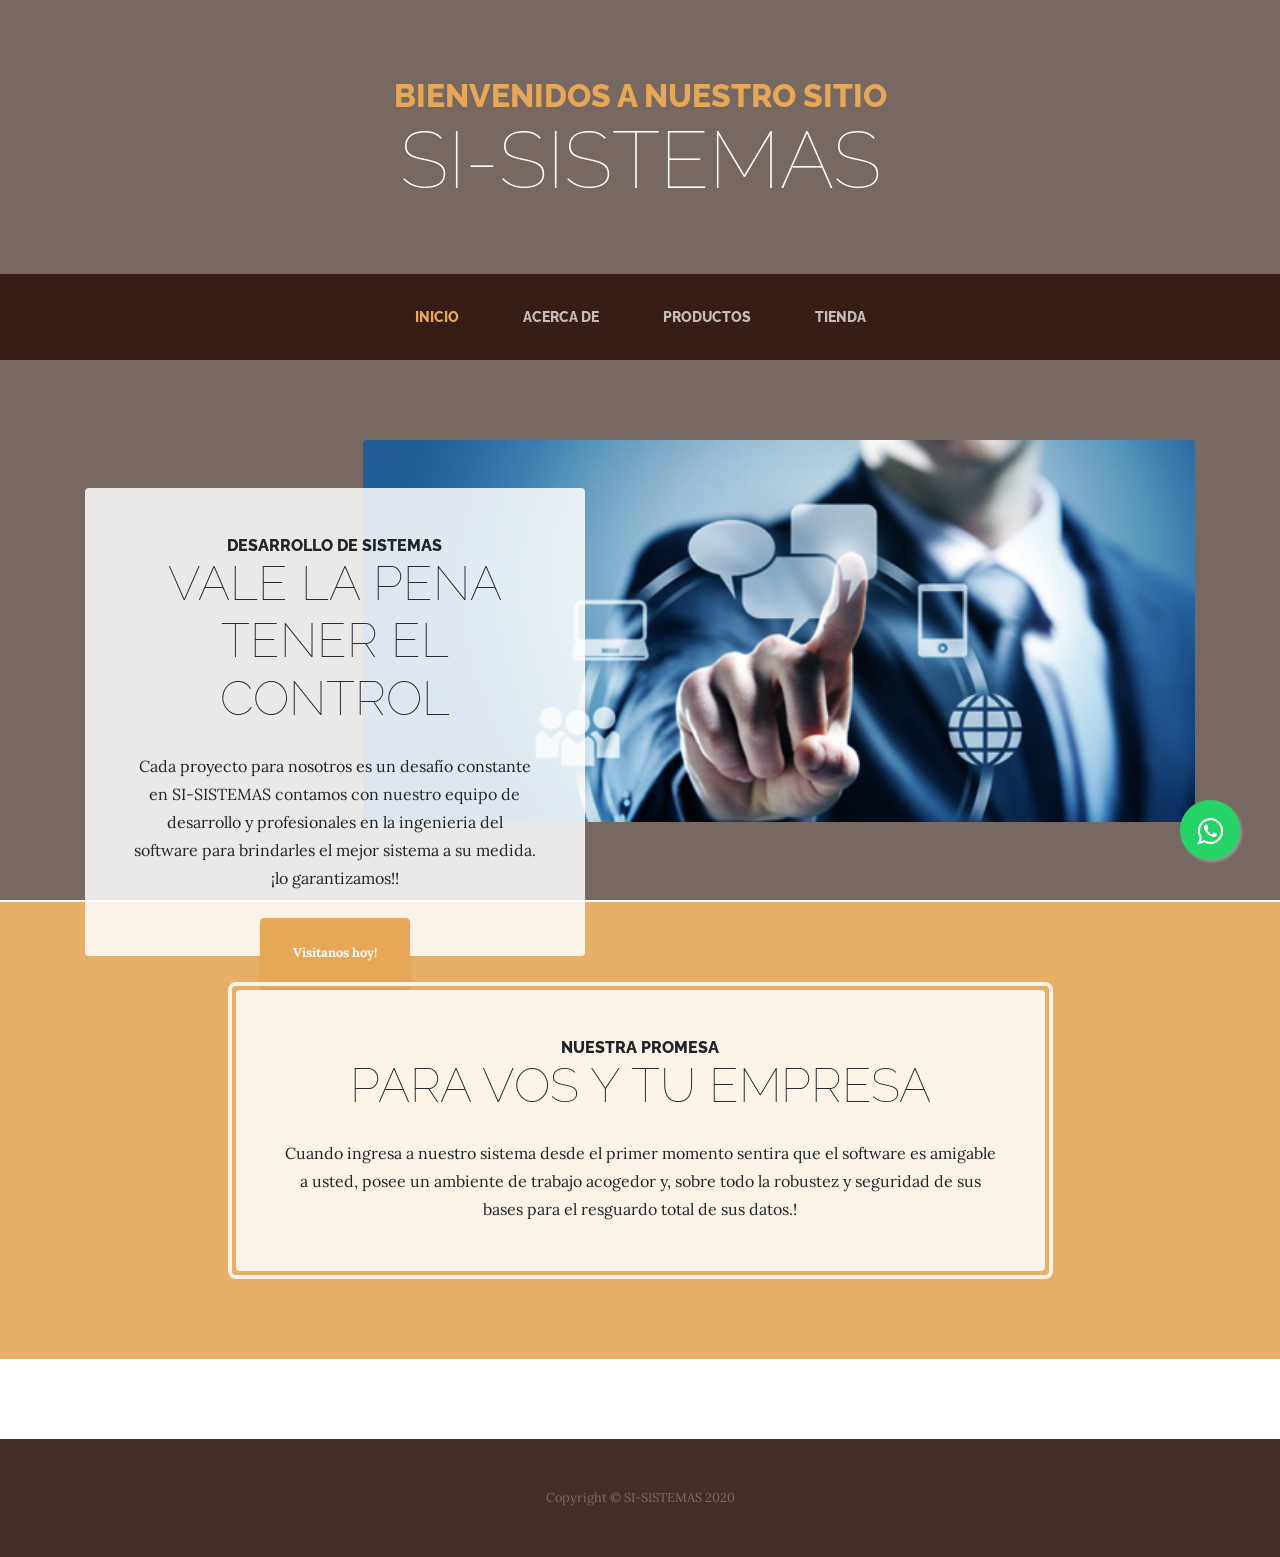
==== index.html @ 18e77474 "Update index.html" ====
<!DOCTYPE html>
<html lang="es">

<head>

  <meta charset="utf-8">
  <meta name="viewport" content="width=device-width, initial-scale=1, shrink-to-fit=no">
  <meta name="description" content="pagina de Freddy">
  <meta name="author" content="Simón Federico Silvero.">

   <link rel="stylesheet" href="css/stylewhatsapp.css">

  <title>SI-SISTEMAS</title>

  <!-- Bootstrap core CSS -->
  <link href="vendor/bootstrap/css/bootstrap.min.css" rel="stylesheet">

  <!-- Custom fonts for this template -->
  <link href="https://fonts.googleapis.com/css?family=Raleway:100,100i,200,200i,300,300i,400,400i,500,500i,600,600i,700,700i,800,800i,900,900i" rel="stylesheet">
  <link href="https://fonts.googleapis.com/css?family=Lora:400,400i,700,700i" rel="stylesheet">

  <!-- Custom styles for this template -->
  <link href="css/business-casual.min.css" rel="stylesheet">

</head>

<body>

  <h1 class="site-heading text-center text-white d-none d-lg-block">
    <span class="site-heading-upper text-primary mb-3">Bienvenidos a nuestro sitio</span>
    <span class="site-heading-lower">SI-SISTEMAS</span>
  </h1>

  <!-- Navigation -->
  <nav class="navbar navbar-expand-lg navbar-dark py-lg-4" id="mainNav">
    <div class="container">
      <a class="navbar-brand text-uppercase text-expanded font-weight-bold d-lg-none" href="#">SI-SISTEMAS</a>
      <button class="navbar-toggler" type="button" data-toggle="collapse" data-target="#navbarResponsive" aria-controls="navbarResponsive" aria-expanded="false" aria-label="Toggle navigation">
        <span class="navbar-toggler-icon"></span>
      </button>
      <div class="collapse navbar-collapse" id="navbarResponsive">
        <ul class="navbar-nav mx-auto">
          <li class="nav-item active px-lg-4">
            <a class="nav-link text-uppercase text-expanded" href="index.html">Inicio
              <span class="sr-only">(current)</span>
            </a>
          </li>
          <li class="nav-item px-lg-4">
            <a class="nav-link text-uppercase text-expanded" href="about.html">Acerca de</a>
          </li>
          <li class="nav-item px-lg-4">
            <a class="nav-link text-uppercase text-expanded" href="products.html">Productos</a>
          </li>
          <li class="nav-item px-lg-4">
            <a class="nav-link text-uppercase text-expanded" href="store.html">Tienda</a>
          </li>
          
        </ul>
      </div>
    </div>
  </nav>

  <section class="page-section clearfix">
    <div class="container">
      <div class="intro">
        <img class="intro-img img-fluid mb-3 mb-lg-0 rounded" src="img/intro.jpg" alt="">
        <div class="intro-text left-0 text-center bg-faded p-5 rounded">
          <h2 class="section-heading mb-4">
            <span class="section-heading-upper">Desarrollo de Sistemas</span>
            <span class="section-heading-lower">VALE LA PENA TENER EL CONTROL</span>
          </h2>
          <p class="mb-3">Cada proyecto para nosotros es un desafío constante
           en SI-SISTEMAS contamos con nuestro equipo de desarrollo y profesionales en la ingenieria del software para brindarles el mejor sistema a su medida. ¡lo garantizamos!!
          </p>
          <div class="intro-button mx-auto">
            <a class="btn btn-primary btn-xl" href="#">Visitanos hoy!</a>
          </div>
        </div>
      </div>
    </div>
  </section>

  <section class="page-section cta">
    <div class="container">
      <div class="row">
        <div class="col-xl-9 mx-auto">
          <div class="cta-inner text-center rounded">
            <h2 class="section-heading mb-4">
              <span class="section-heading-upper">Nuestra Promesa</span>
              <span class="section-heading-lower">Para vos y tu Empresa</span>
            </h2>
            <p class="mb-0">Cuando ingresa a nuestro sistema desde el primer momento sentira que el software es amigable a usted, posee un ambiente de trabajo acogedor y, sobre todo la robustez y seguridad de sus bases para el resguardo total de sus datos.!</p>
          </div>
        </div>
      </div>
    </div>
  </section>

  <footer class="footer text-faded text-center py-5">
    <div class="container">
      <p class="m-0 small">Copyright &copy; SI-SISTEMAS 2020</p>
    </div>
  </footer>

  <!-- Bootstrap core JavaScript -->
  <script src="vendor/jquery/jquery.min.js"></script>
  <script src="vendor/bootstrap/js/bootstrap.bundle.min.js"></script>


   <link rel="stylesheet" href="https://maxcdn.bootstrapcdn.com/font-awesome/4.5.0/css/font-awesome.min.css">
<a href="https://api.whatsapp.com/send?phone=5491172366664&text=Hola Bienvenidos." class="float" target="_blank">
<i class="fa fa-whatsapp my-float"></i>
</a>

</body>

</html>
---- css/stylewhatsapp.css ----
.float{
	font: normal normal normal 14px/1 FontAwesome;
	position:fixed;
	width:60px;
	height:60px;
	bottom:40px;
	right:40px;
	background-color:#25d366;
	color:#FFF;
	border-radius:50px;
	text-align:center;
  font-size:30px;
	box-shadow: 2px 2px 3px #999;
  z-index:100;
}

.my-float{
	margin-top:16px;


}
---- css/business-casual.min.css ----
/*!
 * Start Bootstrap - Business Casual v5.0.9 (https://startbootstrap.com/template-overviews/business-casual)
 * Copyright 2013-2019 Start Bootstrap
 * Licensed under MIT (https://github.com/BlackrockDigital/startbootstrap-business-casual/blob/master/LICENSE)
 */body{font-family:Lora;background-image:linear-gradient(rgba(47,23,15,.65),rgba(47,23,15,.65)),url(../img/bg.jpg);background-attachment:fixed;background-position:center;background-size:cover}h1,h2,h3,h4,h5,h6{font-family:Raleway}p{line-height:1.75}.text-faded{color:rgba(255,255,255,.3)}.site-heading{margin-top:5rem;margin-bottom:5rem;text-transform:uppercase;line-height:1;font-family:Raleway}.site-heading .site-heading-upper{display:block;font-size:2rem;font-weight:800}.site-heading .site-heading-lower{font-size:5rem;font-weight:100;line-height:4rem}.page-section{margin-top:5rem;margin-bottom:5rem}.section-heading{text-transform:uppercase}.section-heading .section-heading-upper{display:block;font-size:1rem;font-weight:800}.section-heading .section-heading-lower{display:block;font-size:3rem;font-weight:100}.bg-faded{background-color:rgba(255,255,255,.85)}#mainNav{background-color:rgba(47,23,15,.9);font-family:Raleway}#mainNav .navbar-brand{color:#e6a756}#mainNav .navbar-nav .nav-item .nav-link{color:rgba(255,255,255,.7);font-weight:800}#mainNav .navbar-nav .nav-item.active .nav-link{color:#e6a756}@media (min-width:992px){#mainNav .navbar-nav .nav-item .nav-link{font-size:.9rem}#mainNav .navbar-nav .nav-item .nav-link:hover{color:rgba(255,255,255,.4)}#mainNav .navbar-nav .nav-item.active .nav-link:hover{color:#e6a756}}.btn-xl{font-weight:700;font-size:.8rem;padding-top:1.5rem;padding-bottom:1.5rem;padding-left:2rem;padding-right:2rem}.intro{position:relative}@media (min-width:992px){.intro .intro-img{width:75%;float:right}.intro .intro-text{left:0;width:60%;margin-top:3rem;position:absolute}.intro .intro-text .intro-button{width:100%;left:0;position:absolute;bottom:-2rem}}@media (min-width:1200px){.intro .intro-text{width:45%}}.cta{padding-top:5rem;padding-bottom:5rem;background-color:rgba(230,167,86,.9)}.cta .cta-inner{position:relative;padding:3rem;margin:.5rem;background-color:rgba(255,255,255,.85)}.cta .cta-inner:before{border-radius:.5rem;content:'';position:absolute;top:-.5rem;bottom:-.5rem;left:-.5rem;right:-.5rem;border:.25rem solid rgba(255,255,255,.85)}@media (min-width:992px){.about-heading .about-heading-img{position:relative;z-index:0}.about-heading .about-heading-content{margin-top:-5rem;position:relative;z-index:1}}@media (min-width:992px){.product-item .product-item-title{position:relative;z-index:1;margin-bottom:-3rem}.product-item .product-item-img{position:relative;z-index:0;max-width:60vw}.product-item .product-item-description{position:relative;z-index:1;margin-top:-3rem;max-width:50vw}}.list-hours{font-size:.9rem}.list-hours .list-hours-item{border-bottom:1px solid rgba(230,167,86,.5);padding-bottom:.25rem;margin-bottom:1rem;font-style:italic}.list-hours .list-hours-item.today{font-weight:700;color:#e6a756}@media (min-width:992px){.list-hours{width:50%;font-size:1.1rem}}.address strong{font-size:1.2rem}.footer{background-color:rgba(47,23,15,.9)}.text-primary{color:#e6a756!important}.bg-primary{background-color:#e6a756!important}.btn{box-shadow:0 3px 3px 0 rgba(33,37,41,.1)}.btn-primary{background-color:#e6a756;border-color:#e6a756}.btn-primary:active,.btn-primary:focus,.btn-primary:hover{background-color:#df902a;border-color:#df902a}.font-weight-light{font-weight:100!important}
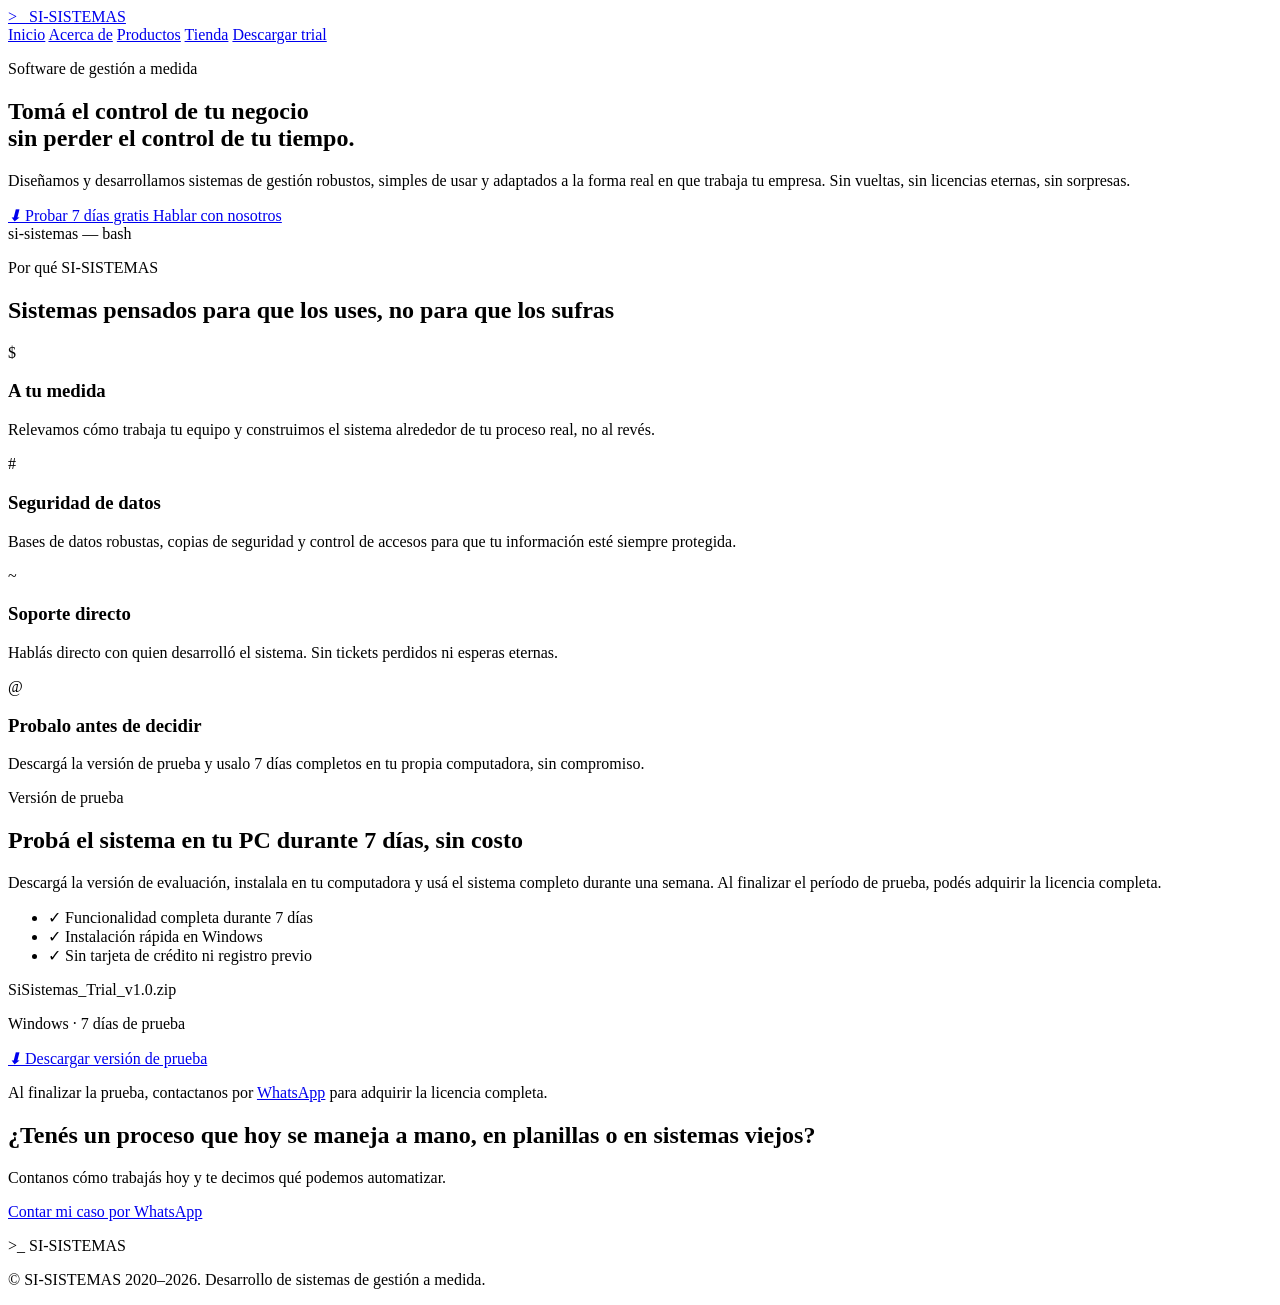
==== commit 9ebda084: "Add files via upload rediseño de pagina" ====
--- a/index.html
+++ b/index.html
@@ -1,117 +1,147 @@
 <!DOCTYPE html>
 <html lang="es">
-
 <head>
-
-  <meta charset="utf-8">
+  <meta charset="UTF-8">
   <meta name="viewport" content="width=device-width, initial-scale=1, shrink-to-fit=no">
-  <meta name="description" content="pagina de Freddy">
-  <meta name="author" content="Simón Federico Silvero.">
-
-   <link rel="stylesheet" href="css/stylewhatsapp.css">
-
-  <title>SI-SISTEMAS</title>
-
-  <!-- Bootstrap core CSS -->
-  <link href="vendor/bootstrap/css/bootstrap.min.css" rel="stylesheet">
-
-  <!-- Custom fonts for this template -->
-  <link href="https://fonts.googleapis.com/css?family=Raleway:100,100i,200,200i,300,300i,400,400i,500,500i,600,600i,700,700i,800,800i,900,900i" rel="stylesheet">
-  <link href="https://fonts.googleapis.com/css?family=Lora:400,400i,700,700i" rel="stylesheet">
-
-  <!-- Custom styles for this template -->
-  <link href="css/business-casual.min.css" rel="stylesheet">
-
+  <meta name="author" content="Simón Federico Silvero">
+  <meta name="description" content="SI-SISTEMAS - Desarrollo de sistemas de gestión a medida. Probá nuestro sistema gratis durante 7 días.">
+  <title>SI-SISTEMAS | Desarrollo de software a medida</title>
+  <link rel="preconnect" href="https://fonts.googleapis.com">
+  <link rel="preconnect" href="https://fonts.gstatic.com" crossorigin>
+  <link href="https://fonts.googleapis.com/css2?family=Space+Grotesk:wght@500;600;700&family=Inter:wght@400;500;600&family=JetBrains+Mono:wght@400;500&display=swap" rel="stylesheet">
+  <link rel="stylesheet" href="css/style.css">
 </head>
-
 <body>
 
-  <h1 class="site-heading text-center text-white d-none d-lg-block">
-    <span class="site-heading-upper text-primary mb-3">Bienvenidos a nuestro sitio</span>
-    <span class="site-heading-lower">SI-SISTEMAS</span>
-  </h1>
+  <header class="nav">
+    <div class="nav-inner">
+      <a href="index.html" class="logo">
+        <span class="logo-prompt">&gt;_</span> SI-SISTEMAS
+      </a>
+      <nav class="nav-links">
+        <a href="index.html" class="active">Inicio</a>
+        <a href="about.html">Acerca de</a>
+        <a href="products.html">Productos</a>
+        <a href="store.html">Tienda</a>
+        <a href="#descarga" class="nav-cta">Descargar trial</a>
+      </nav>
+    </div>
+  </header>
 
-  <!-- Navigation -->
-  <nav class="navbar navbar-expand-lg navbar-dark py-lg-4" id="mainNav">
-    <div class="container">
-      <a class="navbar-brand text-uppercase text-expanded font-weight-bold d-lg-none" href="#">SI-SISTEMAS</a>
-      <button class="navbar-toggler" type="button" data-toggle="collapse" data-target="#navbarResponsive" aria-controls="navbarResponsive" aria-expanded="false" aria-label="Toggle navigation">
-        <span class="navbar-toggler-icon"></span>
-      </button>
-      <div class="collapse navbar-collapse" id="navbarResponsive">
-        <ul class="navbar-nav mx-auto">
-          <li class="nav-item active px-lg-4">
-            <a class="nav-link text-uppercase text-expanded" href="index.html">Inicio
-              <span class="sr-only">(current)</span>
+  <main>
+    <section class="hero">
+      <div class="hero-grid"></div>
+      <div class="hero-inner">
+        <div class="hero-text">
+          <p class="eyebrow">Software de gestión a medida</p>
+          <h1>Tomá el control de tu negocio<br><span class="accent">sin perder el control de tu tiempo.</span></h1>
+          <p class="hero-sub">
+            Diseñamos y desarrollamos sistemas de gestión robustos, simples de usar
+            y adaptados a la forma real en que trabaja tu empresa. Sin vueltas,
+            sin licencias eternas, sin sorpresas.
+          </p>
+          <div class="hero-actions">
+            <a href="#descarga" class="btn btn-primary">
+              <i class="ti">⬇</i> Probar 7 días gratis
             </a>
-          </li>
-          <li class="nav-item px-lg-4">
-            <a class="nav-link text-uppercase text-expanded" href="about.html">Acerca de</a>
-          </li>
-          <li class="nav-item px-lg-4">
-            <a class="nav-link text-uppercase text-expanded" href="products.html">Productos</a>
-          </li>
-          <li class="nav-item px-lg-4">
-            <a class="nav-link text-uppercase text-expanded" href="store.html">Tienda</a>
-          </li>
-          
-        </ul>
-      </div>
-    </div>
-  </nav>
-
-  <section class="page-section clearfix">
-    <div class="container">
-      <div class="intro">
-        <img class="intro-img img-fluid mb-3 mb-lg-0 rounded" src="img/intro.jpg" alt="">
-        <div class="intro-text left-0 text-center bg-faded p-5 rounded">
-          <h2 class="section-heading mb-4">
-            <span class="section-heading-upper">Desarrollo de Sistemas</span>
-            <span class="section-heading-lower">VALE LA PENA TENER EL CONTROL</span>
-          </h2>
-          <p class="mb-3">Cada proyecto para nosotros es un desafío constante
-           en SI-SISTEMAS contamos con nuestro equipo de desarrollo y profesionales en la ingenieria del software para brindarles el mejor sistema a su medida. ¡lo garantizamos!!
-          </p>
-          <div class="intro-button mx-auto">
-            <a class="btn btn-primary btn-xl" href="#">Visitanos hoy!</a>
+            <a href="https://api.whatsapp.com/send?phone=5491172366664&text=Hola, quiero más información sobre el sistema de gestión." class="btn btn-ghost" target="_blank" rel="noopener">
+              Hablar con nosotros
+            </a>
           </div>
         </div>
-      </div>
-    </div>
-  </section>
 
-  <section class="page-section cta">
-    <div class="container">
-      <div class="row">
-        <div class="col-xl-9 mx-auto">
-          <div class="cta-inner text-center rounded">
-            <h2 class="section-heading mb-4">
-              <span class="section-heading-upper">Nuestra Promesa</span>
-              <span class="section-heading-lower">Para vos y tu Empresa</span>
-            </h2>
-            <p class="mb-0">Cuando ingresa a nuestro sistema desde el primer momento sentira que el software es amigable a usted, posee un ambiente de trabajo acogedor y, sobre todo la robustez y seguridad de sus bases para el resguardo total de sus datos.!</p>
+        <div class="terminal" aria-hidden="true">
+          <div class="terminal-bar">
+            <span class="dot dot-red"></span>
+            <span class="dot dot-yellow"></span>
+            <span class="dot dot-green"></span>
+            <span class="terminal-title">si-sistemas — bash</span>
           </div>
+          <div class="terminal-body" id="terminalBody"></div>
         </div>
       </div>
-    </div>
-  </section>
+    </section>
 
-  <footer class="footer text-faded text-center py-5">
-    <div class="container">
-      <p class="m-0 small">Copyright &copy; SI-SISTEMAS 2020</p>
+    <section class="features">
+      <div class="section-inner">
+        <p class="eyebrow">Por qué SI-SISTEMAS</p>
+        <h2>Sistemas pensados para que los uses, no para que los sufras</h2>
+
+        <div class="feature-grid">
+          <article class="feature-card">
+            <div class="feature-icon">$</div>
+            <h3>A tu medida</h3>
+            <p>Relevamos cómo trabaja tu equipo y construimos el sistema alrededor de tu proceso real, no al revés.</p>
+          </article>
+          <article class="feature-card">
+            <div class="feature-icon">#</div>
+            <h3>Seguridad de datos</h3>
+            <p>Bases de datos robustas, copias de seguridad y control de accesos para que tu información esté siempre protegida.</p>
+          </article>
+          <article class="feature-card">
+            <div class="feature-icon">~</div>
+            <h3>Soporte directo</h3>
+            <p>Hablás directo con quien desarrolló el sistema. Sin tickets perdidos ni esperas eternas.</p>
+          </article>
+          <article class="feature-card">
+            <div class="feature-icon">@</div>
+            <h3>Probalo antes de decidir</h3>
+            <p>Descargá la versión de prueba y usalo 7 días completos en tu propia computadora, sin compromiso.</p>
+          </article>
+        </div>
+      </div>
+    </section>
+
+    <section class="download" id="descarga">
+      <div class="section-inner download-inner">
+        <div class="download-text">
+          <p class="eyebrow">Versión de prueba</p>
+          <h2>Probá el sistema en tu PC durante 7 días, sin costo</h2>
+          <p class="hero-sub">
+            Descargá la versión de evaluación, instalala en tu computadora y usá
+            el sistema completo durante una semana. Al finalizar el período de
+            prueba, podés adquirir la licencia completa.
+          </p>
+          <ul class="download-list">
+            <li><span class="check">✓</span> Funcionalidad completa durante 7 días</li>
+            <li><span class="check">✓</span> Instalación rápida en Windows</li>
+            <li><span class="check">✓</span> Sin tarjeta de crédito ni registro previo</li>
+          </ul>
+        </div>
+
+        <div class="download-card">
+          <p class="download-card-label">SiSistemas_Trial_v1.0.zip</p>
+          <p class="download-card-meta">Windows · 7 días de prueba</p>
+          <a href="https://github.com/freddy-silvero/silvero/releases" class="btn btn-primary btn-large" id="downloadBtn">
+            <i class="ti">⬇</i> Descargar versión de prueba
+          </a>
+          <p class="download-card-note">
+            Al finalizar la prueba, contactanos por
+            <a href="https://api.whatsapp.com/send?phone=5491172366664&text=Hola, terminé la prueba del sistema y quiero comprar la licencia." target="_blank" rel="noopener">WhatsApp</a>
+            para adquirir la licencia completa.
+          </p>
+        </div>
+      </div>
+    </section>
+
+    <section class="cta">
+      <div class="section-inner cta-inner">
+        <h2>¿Tenés un proceso que hoy se maneja a mano, en planillas o en sistemas viejos?</h2>
+        <p class="hero-sub">Contanos cómo trabajás hoy y te decimos qué podemos automatizar.</p>
+        <a href="https://api.whatsapp.com/send?phone=5491172366664&text=Hola, quiero contarles cómo trabajamos para que me asesoren." class="btn btn-primary btn-large" target="_blank" rel="noopener">
+          Contar mi caso por WhatsApp
+        </a>
+      </div>
+    </section>
+  </main>
+
+  <footer class="footer">
+    <div class="section-inner footer-inner">
+      <p><span class="logo-prompt">&gt;_</span> SI-SISTEMAS</p>
+      <p class="footer-copy">© SI-SISTEMAS 2020–2026. Desarrollo de sistemas de gestión a medida.</p>
     </div>
   </footer>
 
-  <!-- Bootstrap core JavaScript -->
-  <script src="vendor/jquery/jquery.min.js"></script>
-  <script src="vendor/bootstrap/js/bootstrap.bundle.min.js"></script>
-
-
-   <link rel="stylesheet" href="https://maxcdn.bootstrapcdn.com/font-awesome/4.5.0/css/font-awesome.min.css">
-<a href="https://api.whatsapp.com/send?phone=5491172366664&text=Hola Bienvenidos." class="float" target="_blank">
-<i class="fa fa-whatsapp my-float"></i>
-</a>
-
+  <script src="js/main.js"></script>
 </body>
-
 </html>
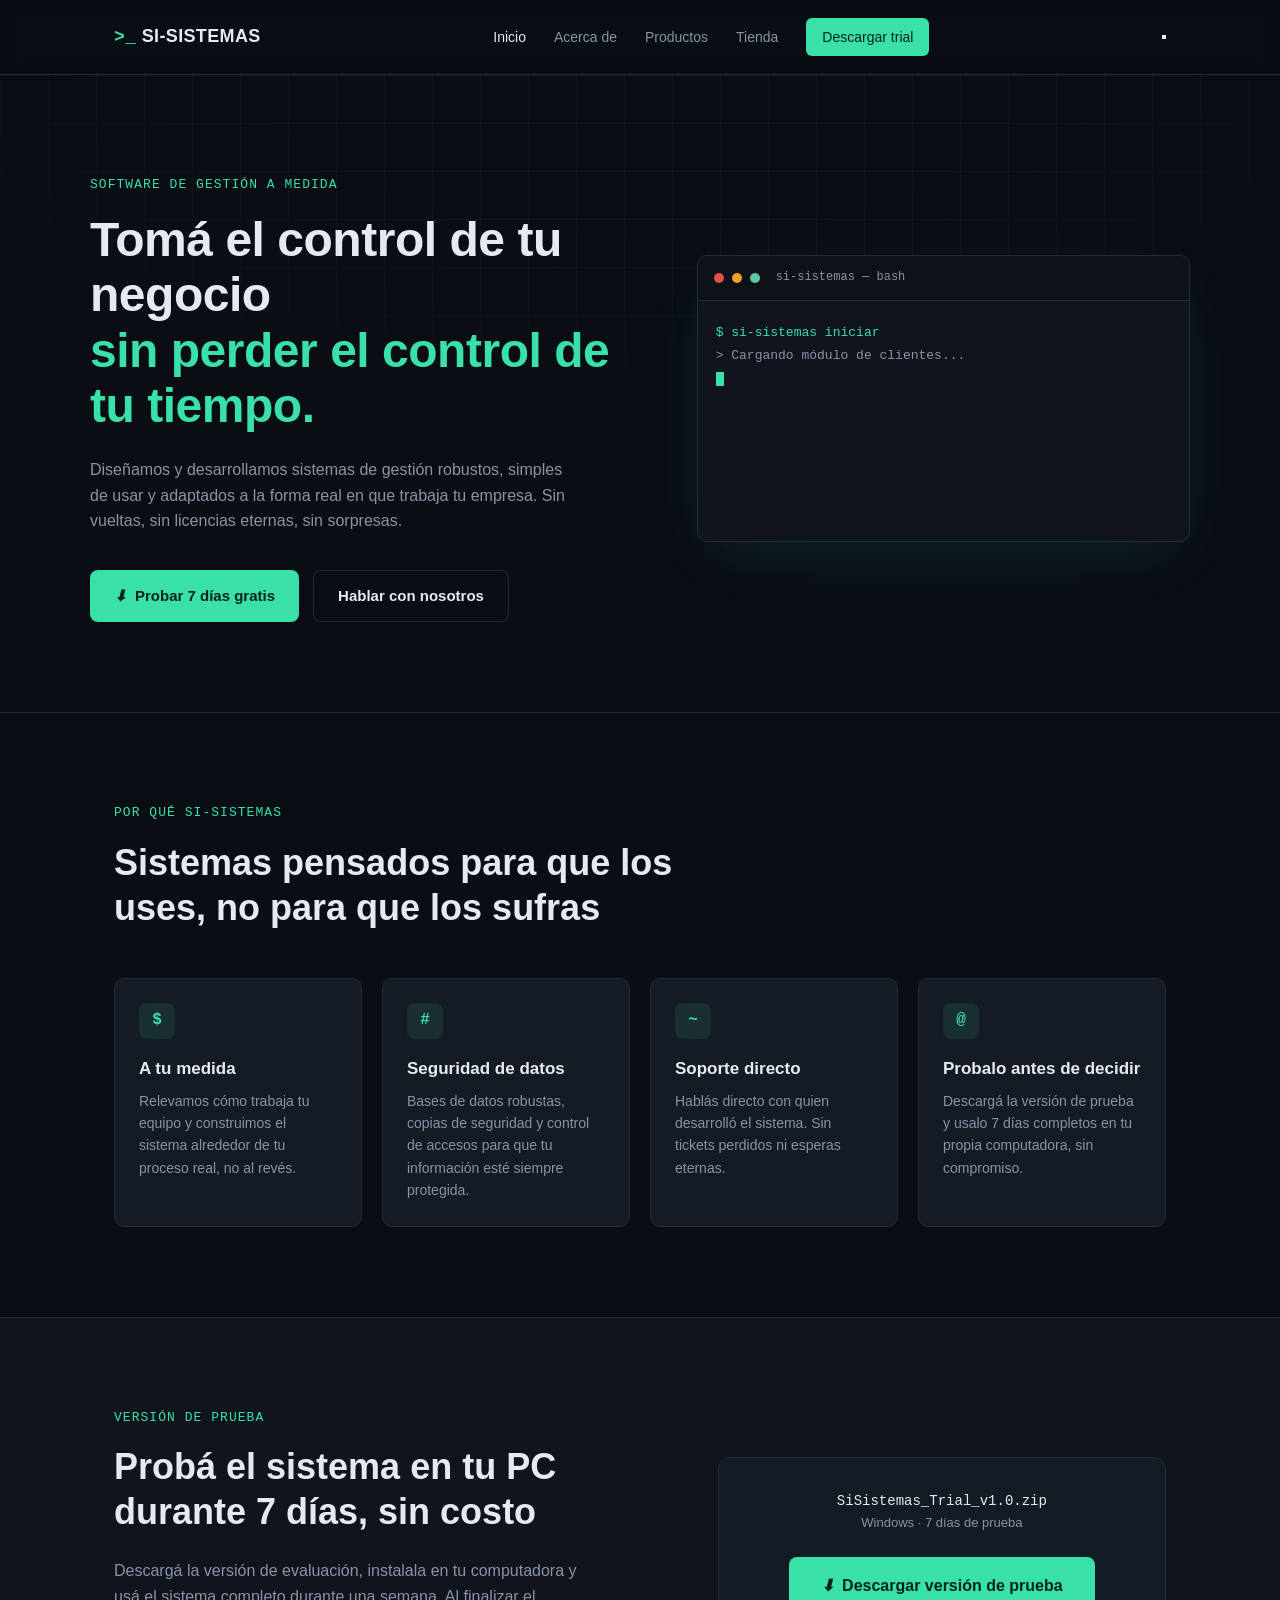
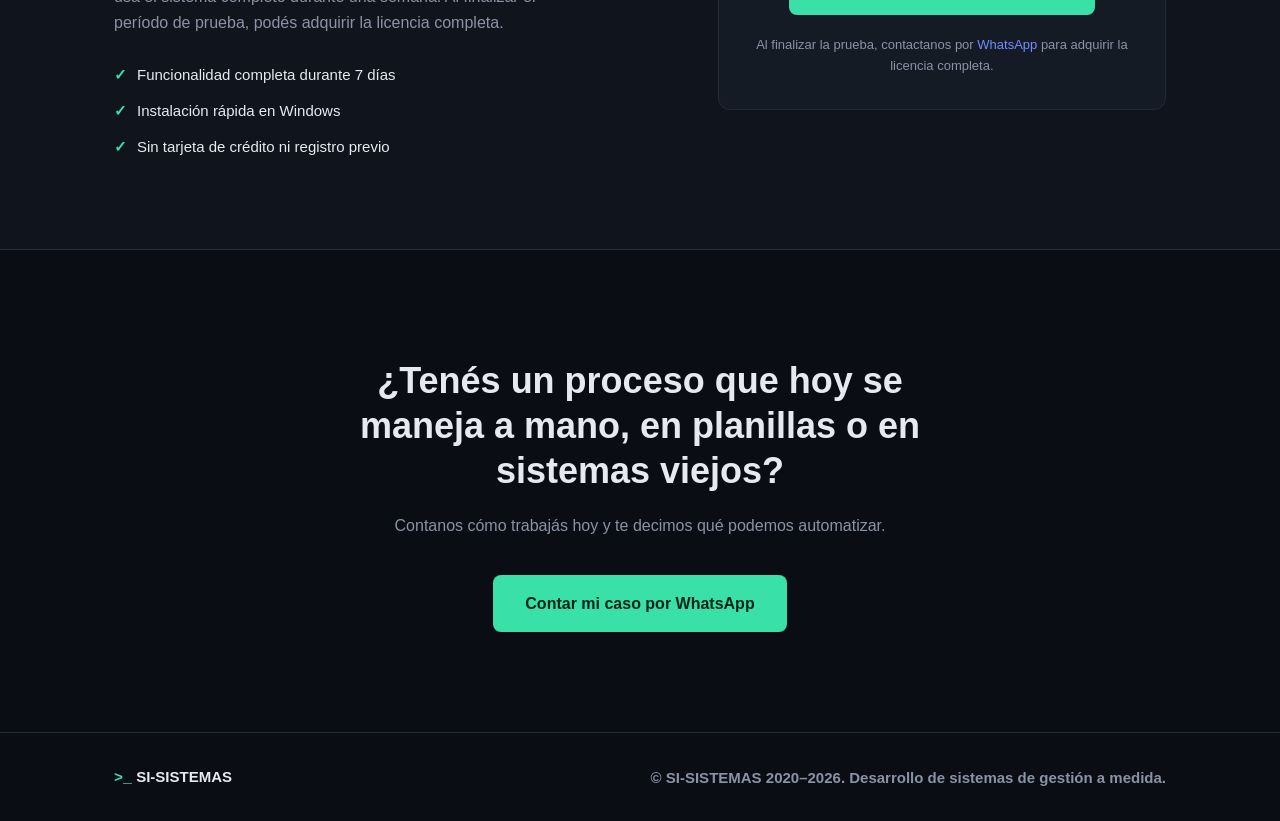
==== commit acfd12d2: "comit" ====
--- a/index.html
+++ b/index.html
@@ -18,13 +18,16 @@
       <a href="index.html" class="logo">
         <span class="logo-prompt">&gt;_</span> SI-SISTEMAS
       </a>
-      <nav class="nav-links">
+      <nav class="nav-links" id="navLinks">
         <a href="index.html" class="active">Inicio</a>
         <a href="about.html">Acerca de</a>
         <a href="products.html">Productos</a>
         <a href="store.html">Tienda</a>
         <a href="#descarga" class="nav-cta">Descargar trial</a>
       </nav>
+      <button class="nav-burger" id="navBurger" aria-label="Abrir menú">
+        <span></span><span></span><span></span>
+      </button>
     </div>
   </header>
 
--- a/css/style.css
+++ b/css/style.css
@@ -0,0 +1,528 @@
+:root {
+  --bg: #0A0E14;
+  --bg-panel: #10151D;
+  --bg-card: #151B25;
+  --border: #232B38;
+  --text: #E6EAF0;
+  --text-muted: #8A93A6;
+  --accent: #39E0A8;
+  --accent-dim: #1E7A5A;
+  --accent2: #6E8FFF;
+  --font-display: 'Space Grotesk', sans-serif;
+  --font-body: 'Inter', sans-serif;
+  --font-mono: 'JetBrains Mono', monospace;
+}
+
+* { margin: 0; padding: 0; box-sizing: border-box; }
+
+html { scroll-behavior: smooth; }
+
+body {
+  background: var(--bg);
+  color: var(--text);
+  font-family: var(--font-body);
+  line-height: 1.6;
+  -webkit-font-smoothing: antialiased;
+}
+
+a { color: var(--accent2); text-decoration: none; }
+
+.section-inner {
+  max-width: 1100px;
+  margin: 0 auto;
+  padding: 0 24px;
+}
+
+/* Nav */
+.nav {
+  position: sticky;
+  top: 0;
+  z-index: 50;
+  background: rgba(10, 14, 20, 0.85);
+  backdrop-filter: blur(8px);
+  border-bottom: 1px solid var(--border);
+}
+
+.nav-inner {
+  max-width: 1100px;
+  margin: 0 auto;
+  padding: 18px 24px;
+  display: flex;
+  align-items: center;
+  justify-content: space-between;
+}
+
+.logo {
+  font-family: var(--font-display);
+  font-weight: 600;
+  font-size: 18px;
+  color: var(--text);
+  letter-spacing: 0.02em;
+}
+
+.logo-prompt {
+  color: var(--accent);
+  font-family: var(--font-mono);
+}
+
+.nav-links {
+  display: flex;
+  align-items: center;
+  gap: 28px;
+}
+
+.nav-links a {
+  color: var(--text-muted);
+  font-size: 14px;
+  font-weight: 500;
+  transition: color 0.15s ease;
+}
+
+.nav-links a:hover,
+.nav-links a.active {
+  color: var(--text);
+}
+
+.nav-cta {
+  background: var(--accent);
+  color: #06241A !important;
+  padding: 8px 16px;
+  border-radius: 6px;
+  font-weight: 600;
+}
+
+.nav-cta:hover { color: #06241A !important; opacity: 0.9; }
+
+/* Hero */
+.hero {
+  position: relative;
+  padding: 100px 24px 90px;
+  overflow: hidden;
+}
+
+.hero-grid {
+  position: absolute;
+  inset: 0;
+  background-image:
+    linear-gradient(rgba(57, 224, 168, 0.045) 1px, transparent 1px),
+    linear-gradient(90deg, rgba(57, 224, 168, 0.045) 1px, transparent 1px);
+  background-size: 48px 48px;
+  mask-image: radial-gradient(ellipse 70% 60% at 50% 0%, black 40%, transparent 100%);
+}
+
+.hero-inner {
+  position: relative;
+  max-width: 1100px;
+  margin: 0 auto;
+  display: grid;
+  grid-template-columns: 1.1fr 1fr;
+  gap: 64px;
+  align-items: center;
+}
+
+.eyebrow {
+  font-family: var(--font-mono);
+  font-size: 13px;
+  color: var(--accent);
+  letter-spacing: 0.08em;
+  text-transform: uppercase;
+  margin-bottom: 16px;
+}
+
+.hero h1 {
+  font-family: var(--font-display);
+  font-size: clamp(32px, 4.5vw, 48px);
+  line-height: 1.15;
+  font-weight: 700;
+  letter-spacing: -0.01em;
+}
+
+.hero h1 .accent { color: var(--accent); }
+
+.hero-sub {
+  margin-top: 24px;
+  font-size: 16px;
+  color: var(--text-muted);
+  max-width: 480px;
+}
+
+.hero-actions {
+  margin-top: 36px;
+  display: flex;
+  gap: 14px;
+  flex-wrap: wrap;
+}
+
+/* Buttons */
+.btn {
+  display: inline-flex;
+  align-items: center;
+  gap: 8px;
+  padding: 13px 24px;
+  border-radius: 8px;
+  font-weight: 600;
+  font-size: 15px;
+  font-family: var(--font-body);
+  transition: transform 0.12s ease, opacity 0.12s ease;
+}
+
+.btn:active { transform: scale(0.98); }
+
+.btn-primary {
+  background: var(--accent);
+  color: #06241A;
+}
+
+.btn-primary:hover { opacity: 0.9; }
+
+.btn-ghost {
+  background: transparent;
+  color: var(--text);
+  border: 1px solid var(--border);
+}
+
+.btn-ghost:hover { border-color: var(--accent-dim); }
+
+.btn-large { padding: 16px 32px; font-size: 16px; }
+
+/* Terminal */
+.terminal {
+  background: var(--bg-panel);
+  border: 1px solid var(--border);
+  border-radius: 10px;
+  overflow: hidden;
+  font-family: var(--font-mono);
+  box-shadow: 0 20px 60px -20px rgba(57, 224, 168, 0.15);
+}
+
+.terminal-bar {
+  display: flex;
+  align-items: center;
+  gap: 8px;
+  padding: 12px 16px;
+  border-bottom: 1px solid var(--border);
+  background: #0D1118;
+}
+
+.dot { width: 10px; height: 10px; border-radius: 50%; }
+.dot-red { background: #E2504A; }
+.dot-yellow { background: #EF9F27; }
+.dot-green { background: #5DCAA5; }
+
+.terminal-title {
+  margin-left: 8px;
+  font-size: 12px;
+  color: var(--text-muted);
+}
+
+.terminal-body {
+  padding: 20px 18px;
+  font-size: 13px;
+  line-height: 1.8;
+  min-height: 240px;
+  color: var(--text);
+  white-space: pre-wrap;
+}
+
+.terminal-body .prompt { color: var(--accent); }
+.terminal-body .cmt { color: var(--text-muted); }
+.terminal-body .ok { color: var(--accent); }
+
+.cursor {
+  display: inline-block;
+  width: 8px;
+  height: 14px;
+  background: var(--accent);
+  vertical-align: middle;
+  animation: blink 1s step-end infinite;
+}
+
+@keyframes blink { 50% { opacity: 0; } }
+
+/* Features */
+.features {
+  padding: 90px 0;
+  border-top: 1px solid var(--border);
+}
+
+.features h2,
+.download h2,
+.cta h2 {
+  font-family: var(--font-display);
+  font-size: clamp(26px, 3.5vw, 36px);
+  font-weight: 600;
+  max-width: 640px;
+  margin-top: 8px;
+  line-height: 1.25;
+}
+
+.feature-grid {
+  margin-top: 48px;
+  display: grid;
+  grid-template-columns: repeat(auto-fit, minmax(220px, 1fr));
+  gap: 20px;
+}
+
+.feature-card {
+  background: var(--bg-card);
+  border: 1px solid var(--border);
+  border-radius: 10px;
+  padding: 24px;
+  transition: border-color 0.15s ease;
+}
+
+.feature-card:hover { border-color: var(--accent-dim); }
+
+.feature-icon {
+  width: 36px;
+  height: 36px;
+  display: flex;
+  align-items: center;
+  justify-content: center;
+  border-radius: 8px;
+  background: rgba(57, 224, 168, 0.1);
+  color: var(--accent);
+  font-family: var(--font-mono);
+  font-weight: 600;
+  font-size: 16px;
+  margin-bottom: 16px;
+}
+
+.feature-card h3 {
+  font-family: var(--font-display);
+  font-size: 17px;
+  font-weight: 600;
+  margin-bottom: 8px;
+}
+
+.feature-card p {
+  font-size: 14px;
+  color: var(--text-muted);
+}
+
+/* Download */
+.download {
+  padding: 90px 0;
+  background: var(--bg-panel);
+  border-top: 1px solid var(--border);
+  border-bottom: 1px solid var(--border);
+}
+
+.download-inner {
+  display: grid;
+  grid-template-columns: 1.1fr 0.9fr;
+  gap: 56px;
+  align-items: center;
+}
+
+.download-list {
+  list-style: none;
+  margin-top: 28px;
+  display: flex;
+  flex-direction: column;
+  gap: 12px;
+}
+
+.download-list li {
+  font-size: 15px;
+  color: var(--text);
+  display: flex;
+  align-items: baseline;
+  gap: 10px;
+}
+
+.check {
+  color: var(--accent);
+  font-weight: 700;
+}
+
+.download-card {
+  background: var(--bg-card);
+  border: 1px solid var(--border);
+  border-radius: 12px;
+  padding: 32px;
+  text-align: center;
+}
+
+.download-card-label {
+  font-family: var(--font-mono);
+  font-size: 14px;
+  color: var(--text);
+}
+
+.download-card-meta {
+  font-size: 13px;
+  color: var(--text-muted);
+  margin-bottom: 24px;
+}
+
+.download-card-note {
+  margin-top: 20px;
+  font-size: 13px;
+  color: var(--text-muted);
+}
+
+/* CTA */
+.cta { padding: 100px 0; text-align: center; }
+
+.cta-inner h2 { margin: 8px auto 0; }
+
+.cta .hero-sub { max-width: 520px; margin: 20px auto 36px; }
+
+/* Page hero (subpages) */
+.page-hero {
+  padding: 90px 24px 60px;
+  border-bottom: 1px solid var(--border);
+}
+
+.page-hero h1 {
+  font-family: var(--font-display);
+  font-size: clamp(28px, 4vw, 42px);
+  font-weight: 700;
+  line-height: 1.2;
+  max-width: 760px;
+}
+
+.page-hero-sub {
+  margin-top: 20px;
+  max-width: 640px;
+}
+
+/* About */
+.about-content { padding: 80px 0; }
+
+.about-grid {
+  display: grid;
+  grid-template-columns: repeat(auto-fit, minmax(280px, 1fr));
+  gap: 24px;
+}
+
+.about-card {
+  background: var(--bg-card);
+  border: 1px solid var(--border);
+  border-radius: 10px;
+  padding: 28px;
+}
+
+.about-card h3 {
+  font-family: var(--font-display);
+  font-size: 19px;
+  font-weight: 600;
+  margin: 16px 0 10px;
+}
+
+.about-card p {
+  font-size: 15px;
+  color: var(--text-muted);
+}
+
+.cta-actions {
+  justify-content: center;
+  margin-top: 28px;
+}
+
+/* Products */
+.products-grid { margin-top: 0; }
+
+/* Contact */
+.contact-content { padding: 80px 0; }
+
+.contact-grid {
+  display: grid;
+  grid-template-columns: repeat(auto-fit, minmax(280px, 1fr));
+  gap: 24px;
+}
+
+.contact-card {
+  background: var(--bg-card);
+  border: 1px solid var(--border);
+  border-radius: 10px;
+  padding: 28px;
+}
+
+.contact-card h3 {
+  font-family: var(--font-display);
+  font-size: 19px;
+  font-weight: 600;
+  margin-bottom: 20px;
+}
+
+.schedule-list {
+  list-style: none;
+  display: flex;
+  flex-direction: column;
+  gap: 10px;
+}
+
+.schedule-list li {
+  display: flex;
+  justify-content: space-between;
+  font-size: 14px;
+  padding-bottom: 10px;
+  border-bottom: 1px solid var(--border);
+}
+
+.schedule-list li:last-child { border-bottom: none; padding-bottom: 0; }
+
+.schedule-list li span:first-child { color: var(--text-muted); }
+
+.closed { color: var(--accent2); }
+
+.contact-line {
+  font-size: 15px;
+  color: var(--text-muted);
+  margin-bottom: 12px;
+}
+
+.contact-line strong { color: var(--text); font-weight: 500; }
+
+.contact-whatsapp { margin-top: 16px; }
+
+/* Footer */
+.footer {
+  border-top: 1px solid var(--border);
+  padding: 32px 0;
+}
+
+.footer-inner {
+  display: flex;
+  align-items: center;
+  justify-content: space-between;
+  flex-wrap: wrap;
+  gap: 12px;
+}
+
+.footer-inner p {
+  font-family: var(--font-display);
+  font-weight: 600;
+  font-size: 15px;
+}
+
+.footer-copy {
+  font-family: var(--font-body);
+  font-weight: 400;
+  font-size: 13px;
+  color: var(--text-muted);
+}
+
+/* Responsive */
+@media (max-width: 860px) {
+  .hero-inner,
+  .download-inner {
+    grid-template-columns: 1fr;
+  }
+
+  .terminal { order: -1; }
+
+  .nav-links { gap: 14px; }
+  .nav-links a:not(.nav-cta):not(.active) { display: none; }
+}
+
+@media (max-width: 480px) {
+  .nav-links a:not(.nav-cta) { display: none; }
+  .hero { padding: 70px 20px 60px; }
+}
+
+@media (prefers-reduced-motion: reduce) {
+  .cursor { animation: none; }
+}
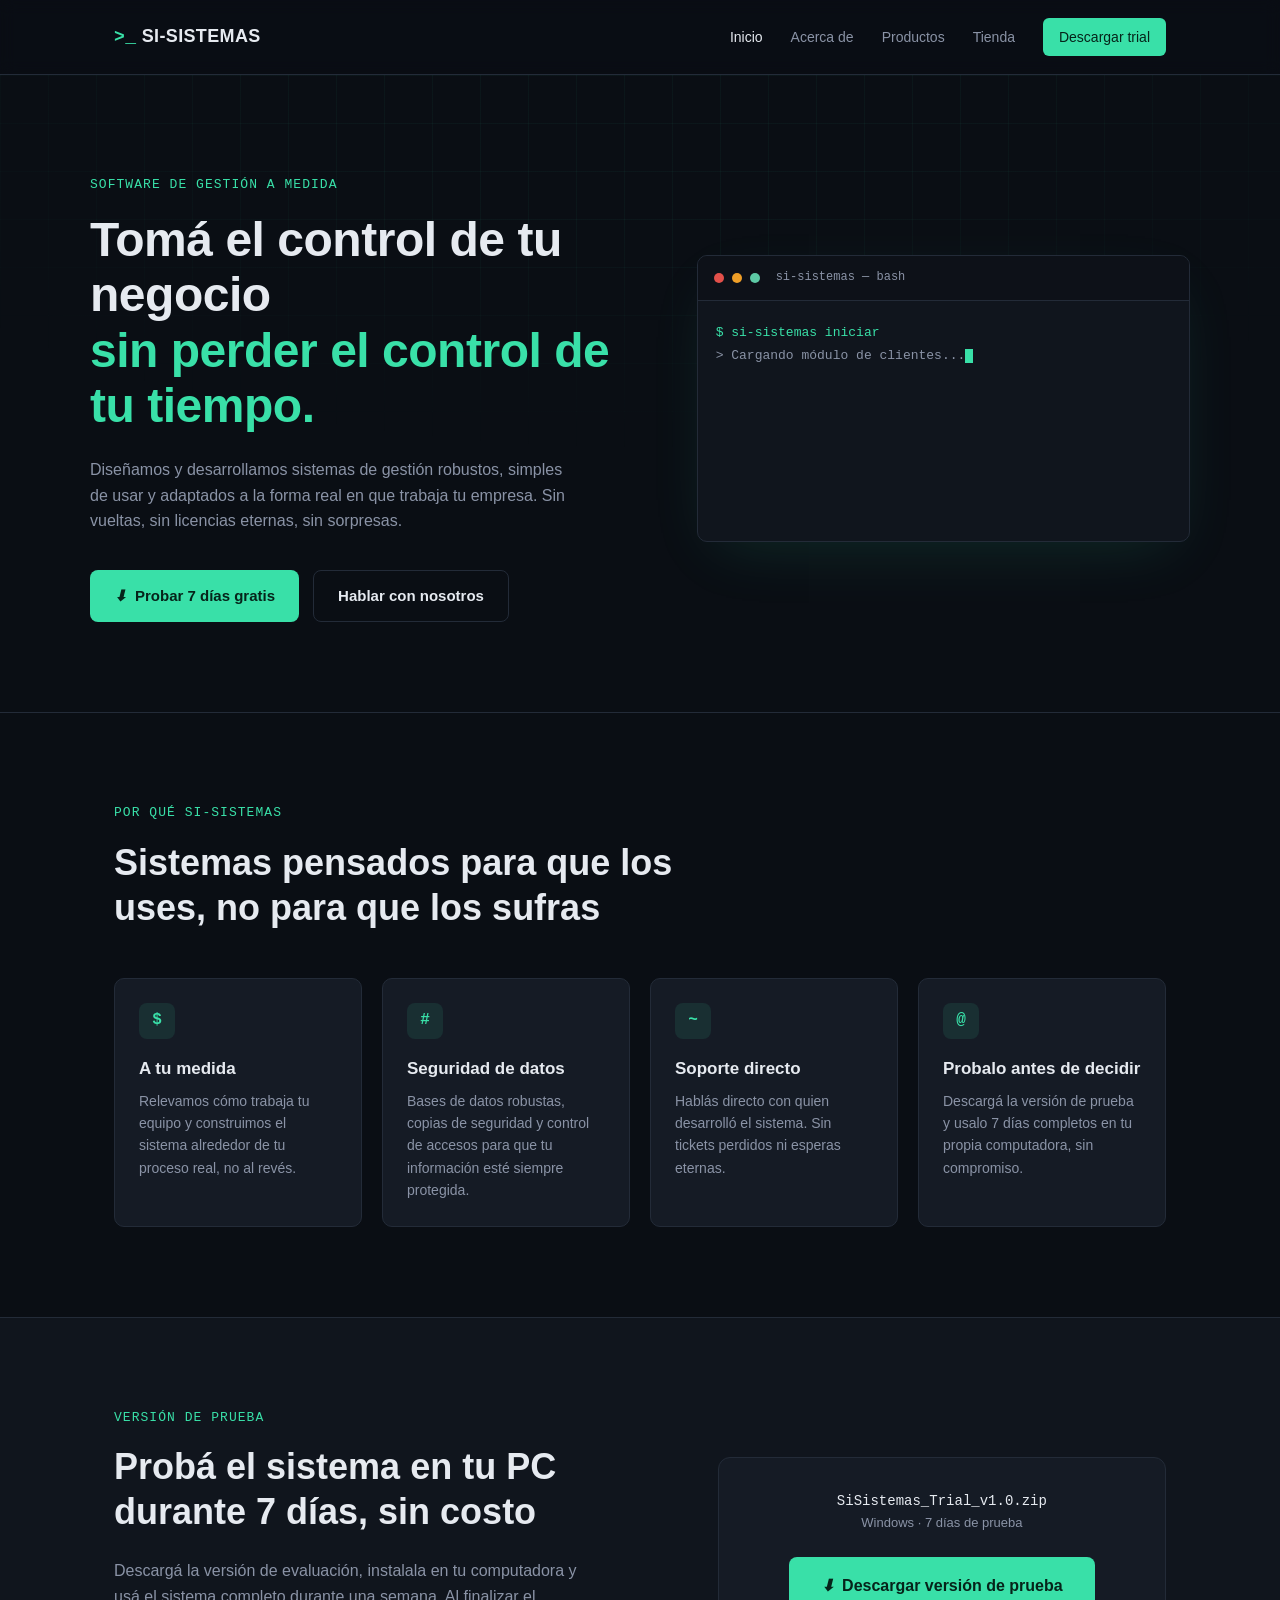
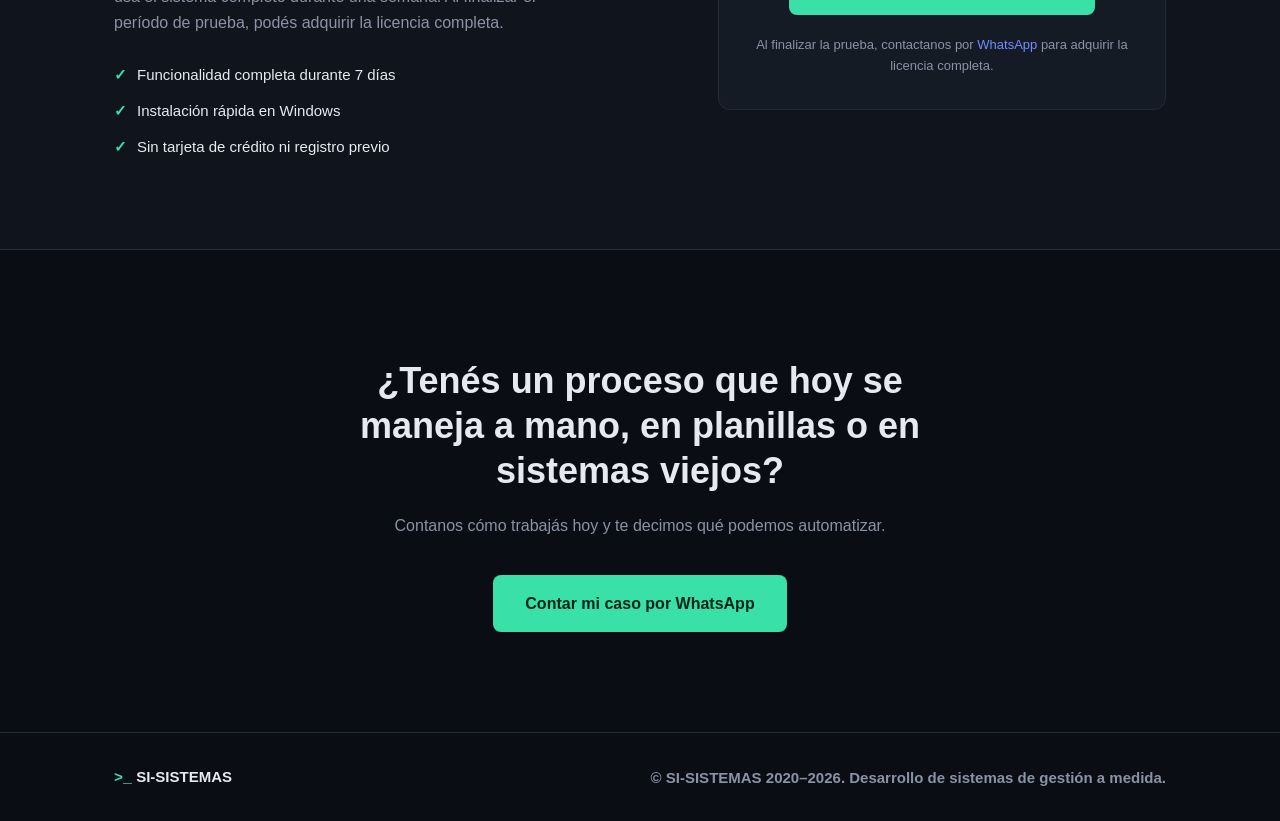
==== commit 95552911: "nuevo comit" ====
--- a/index.html
+++ b/index.html
@@ -115,7 +115,7 @@
         <div class="download-card">
           <p class="download-card-label">SiSistemas_Trial_v1.0.zip</p>
           <p class="download-card-meta">Windows · 7 días de prueba</p>
-          <a href="https://github.com/freddy-silvero/silvero/releases" class="btn btn-primary btn-large" id="downloadBtn">
+          <a href="https://github.com/freddy-silvero/silvero/releases/download/v1.0/SiSistemas_Trial_v1.0_Setup.exe" class="btn btn-primary btn-large" id="downloadBtn">
             <i class="ti">⬇</i> Descargar versión de prueba
           </a>
           <p class="download-card-note">
--- a/css/style.css
+++ b/css/style.css
@@ -505,6 +505,32 @@
   color: var(--text-muted);
 }
 
+/* Hamburger button */
+.nav-burger {
+  display: none;
+  flex-direction: column;
+  justify-content: center;
+  gap: 5px;
+  background: none;
+  border: none;
+  cursor: pointer;
+  padding: 4px;
+  z-index: 100;
+}
+
+.nav-burger span {
+  display: block;
+  width: 24px;
+  height: 2px;
+  background: var(--text);
+  border-radius: 2px;
+  transition: transform 0.2s ease, opacity 0.2s ease;
+}
+
+.nav-burger.open span:nth-child(1) { transform: translateY(7px) rotate(45deg); }
+.nav-burger.open span:nth-child(2) { opacity: 0; }
+.nav-burger.open span:nth-child(3) { transform: translateY(-7px) rotate(-45deg); }
+
 /* Responsive */
 @media (max-width: 860px) {
   .hero-inner,
@@ -514,12 +540,47 @@
 
   .terminal { order: -1; }
 
-  .nav-links { gap: 14px; }
-  .nav-links a:not(.nav-cta):not(.active) { display: none; }
+  .nav-burger { display: flex; }
+
+  .nav {
+    position: sticky;
+    top: 0;
+    z-index: 50;
+  }
+
+  .nav-inner {
+    position: relative;
+  }
+
+  .nav-links {
+    display: none;
+    position: fixed;
+    top: 57px;
+    left: 0;
+    right: 0;
+    flex-direction: column;
+    background: #0D1118;
+    border-bottom: 1px solid var(--border);
+    padding: 20px 24px 24px;
+    gap: 20px;
+    z-index: 49;
+  }
+
+  .nav-links.open { display: flex; }
+
+  .nav-links a {
+    font-size: 17px;
+    color: var(--text);
+    display: block;
+  }
+
+  .nav-cta {
+    align-self: flex-start;
+    margin-top: 4px;
+  }
 }
 
 @media (max-width: 480px) {
-  .nav-links a:not(.nav-cta) { display: none; }
   .hero { padding: 70px 20px 60px; }
 }
 
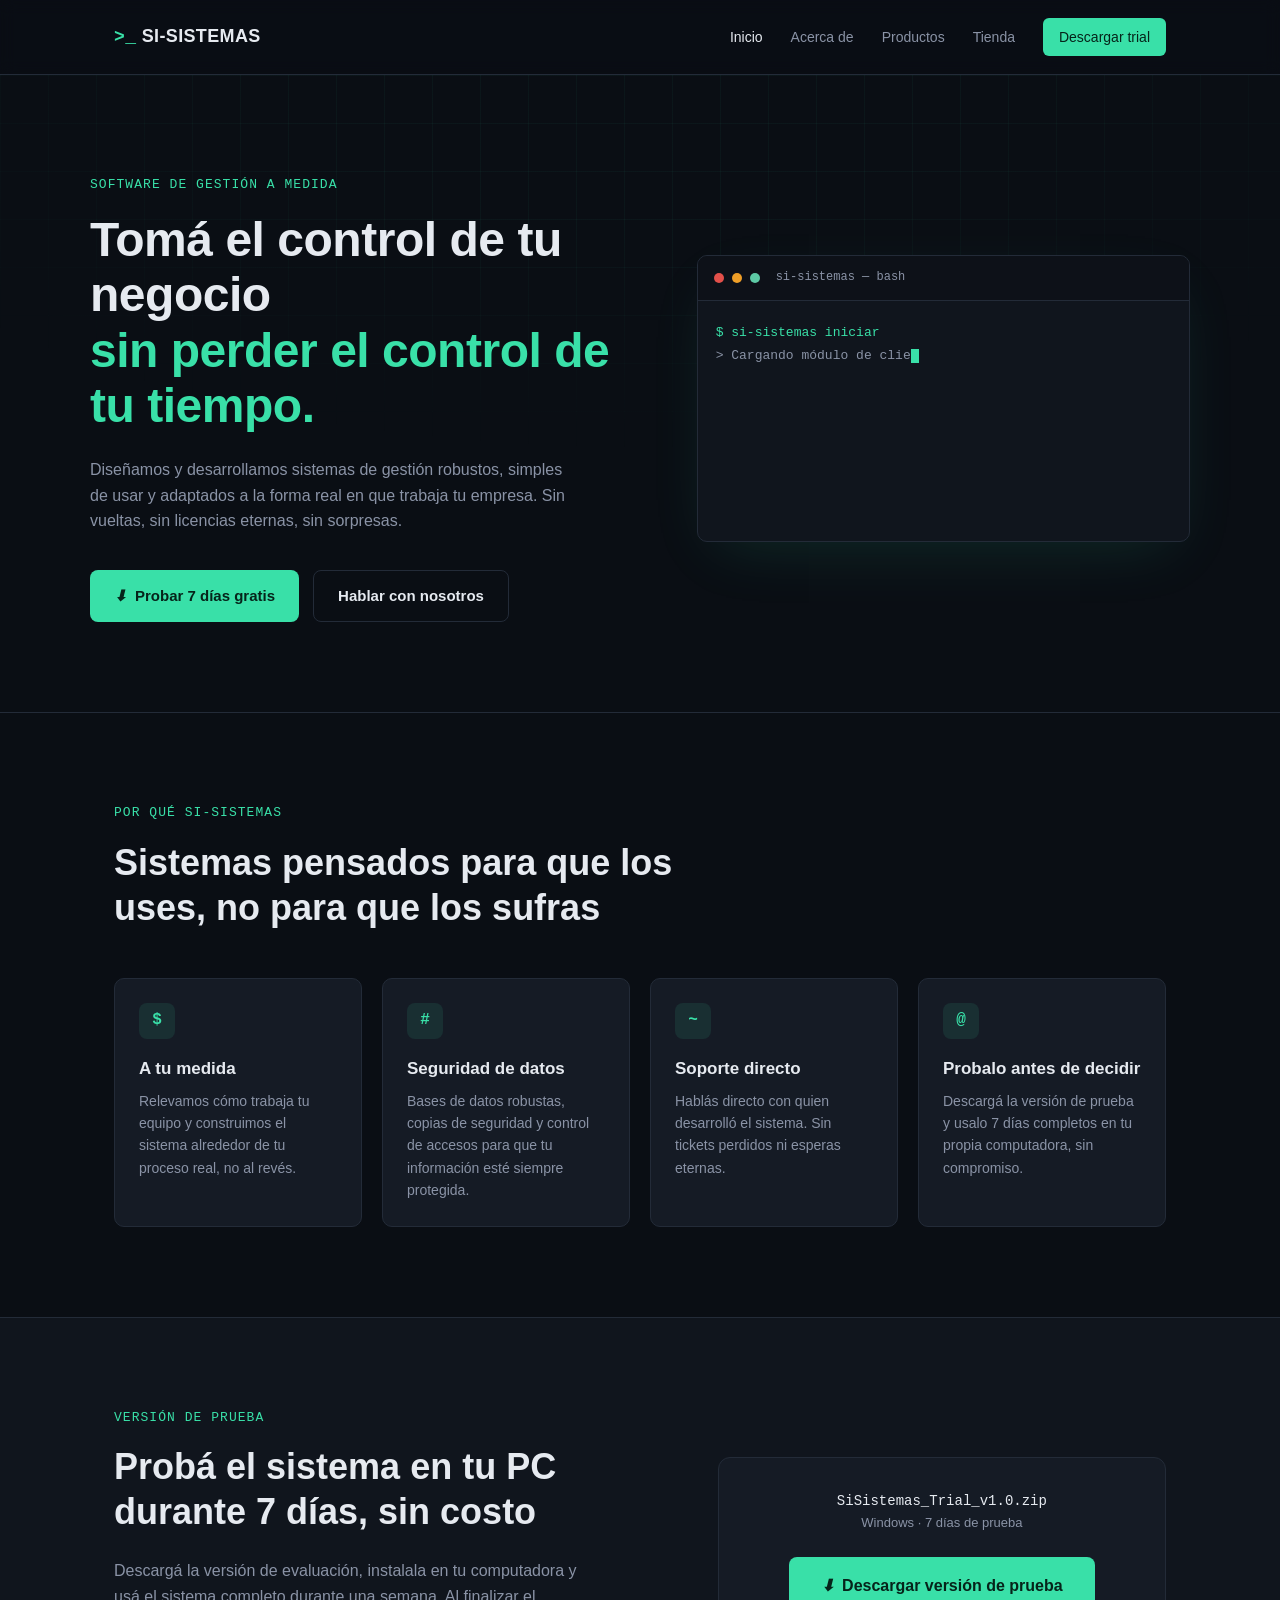
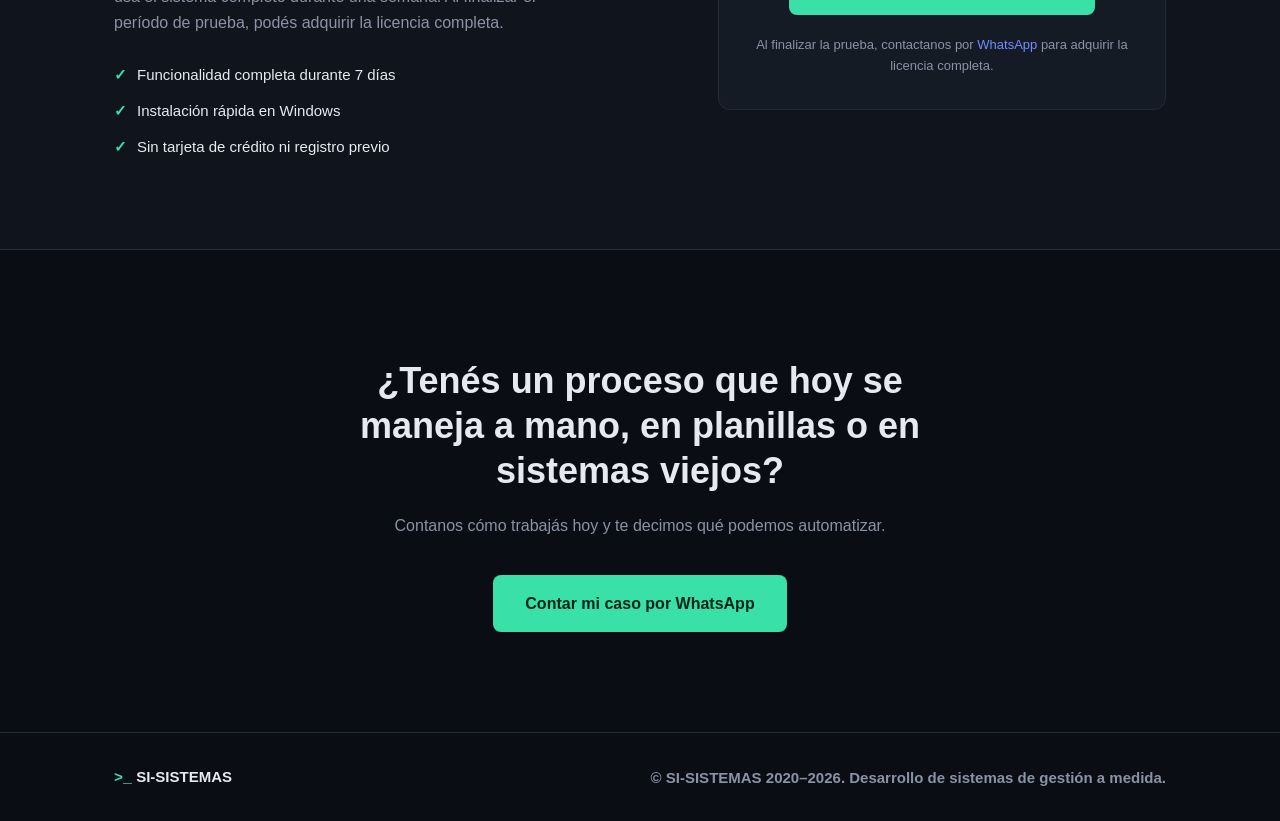
==== commit b439695d: "nuevo comit" ====
--- a/index.html
+++ b/index.html
@@ -115,7 +115,7 @@
         <div class="download-card">
           <p class="download-card-label">SiSistemas_Trial_v1.0.zip</p>
           <p class="download-card-meta">Windows · 7 días de prueba</p>
-          <a href="https://github.com/freddy-silvero/silvero/releases/download/v1.0/SiSistemas_Trial_v1.0_Setup.exe" class="btn btn-primary btn-large" id="downloadBtn">
+          <a href="https://github.com/freddy-silvero/silvero/releases/download/1.1/SiSistemas_Trial_v1.0_Setup.exe" class="btn btn-primary btn-large" id="downloadBtn">
             <i class="ti">⬇</i> Descargar versión de prueba
           </a>
           <p class="download-card-note">
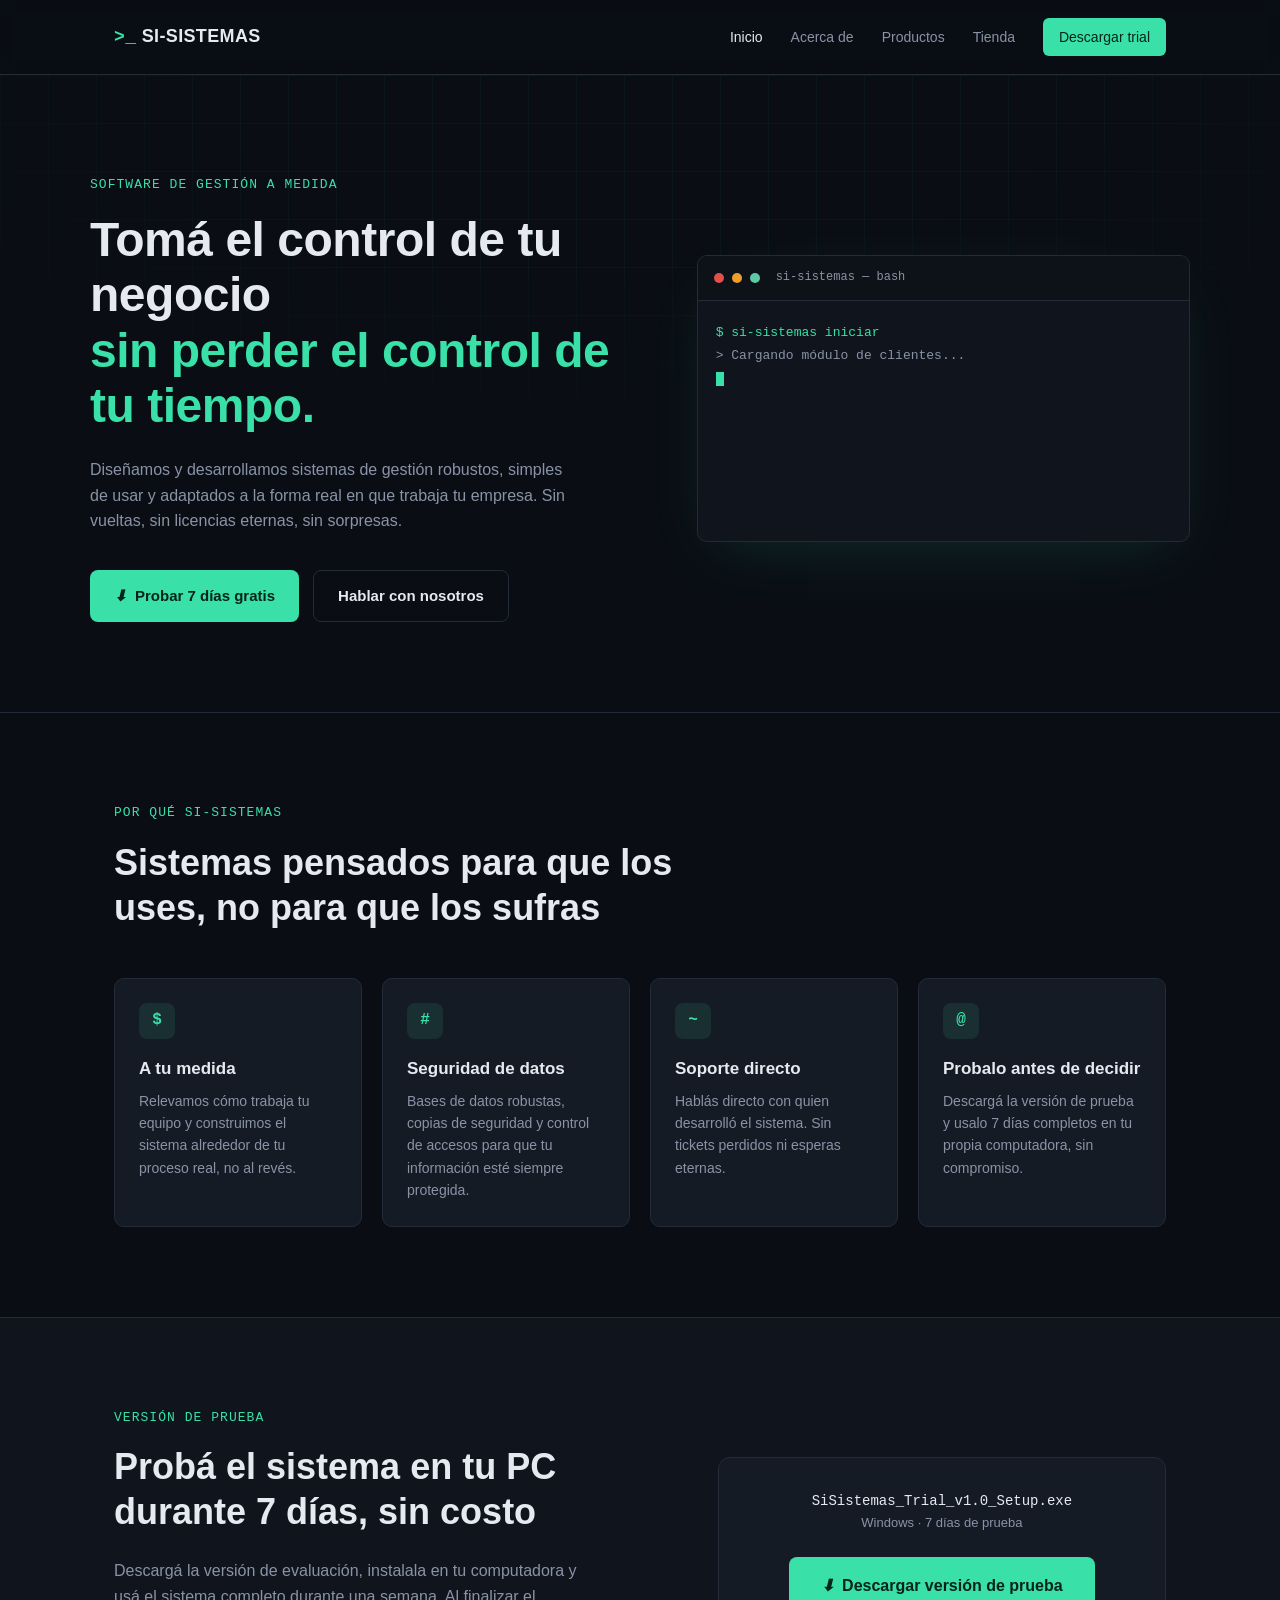
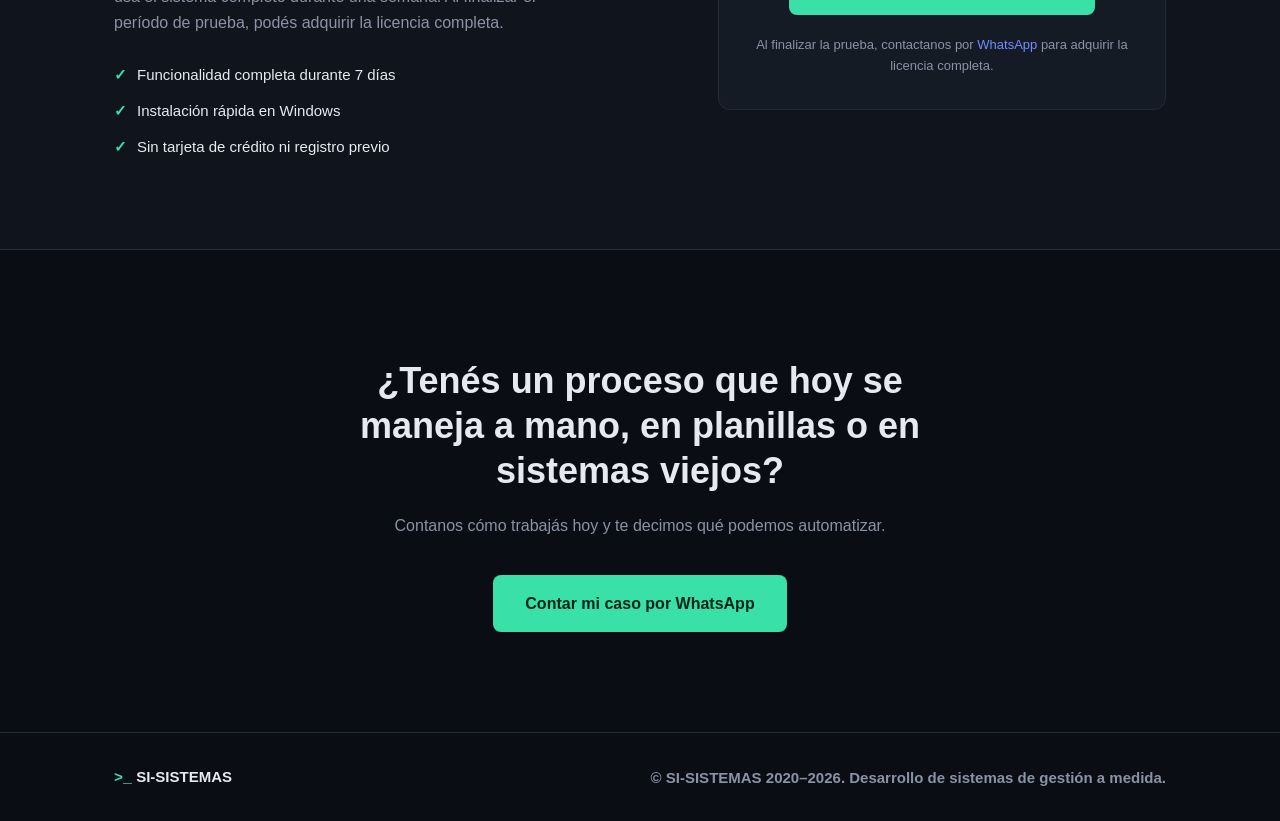
==== commit f7c16545: "comit" ====
--- a/index.html
+++ b/index.html
@@ -113,7 +113,7 @@
         </div>
 
         <div class="download-card">
-          <p class="download-card-label">SiSistemas_Trial_v1.0.zip</p>
+          <p class="download-card-label">SiSistemas_Trial_v1.0_Setup.exe</p>
           <p class="download-card-meta">Windows · 7 días de prueba</p>
           <a href="https://github.com/freddy-silvero/silvero/releases/download/1.1/SiSistemas_Trial_v1.0_Setup.exe" class="btn btn-primary btn-large" id="downloadBtn">
             <i class="ti">⬇</i> Descargar versión de prueba
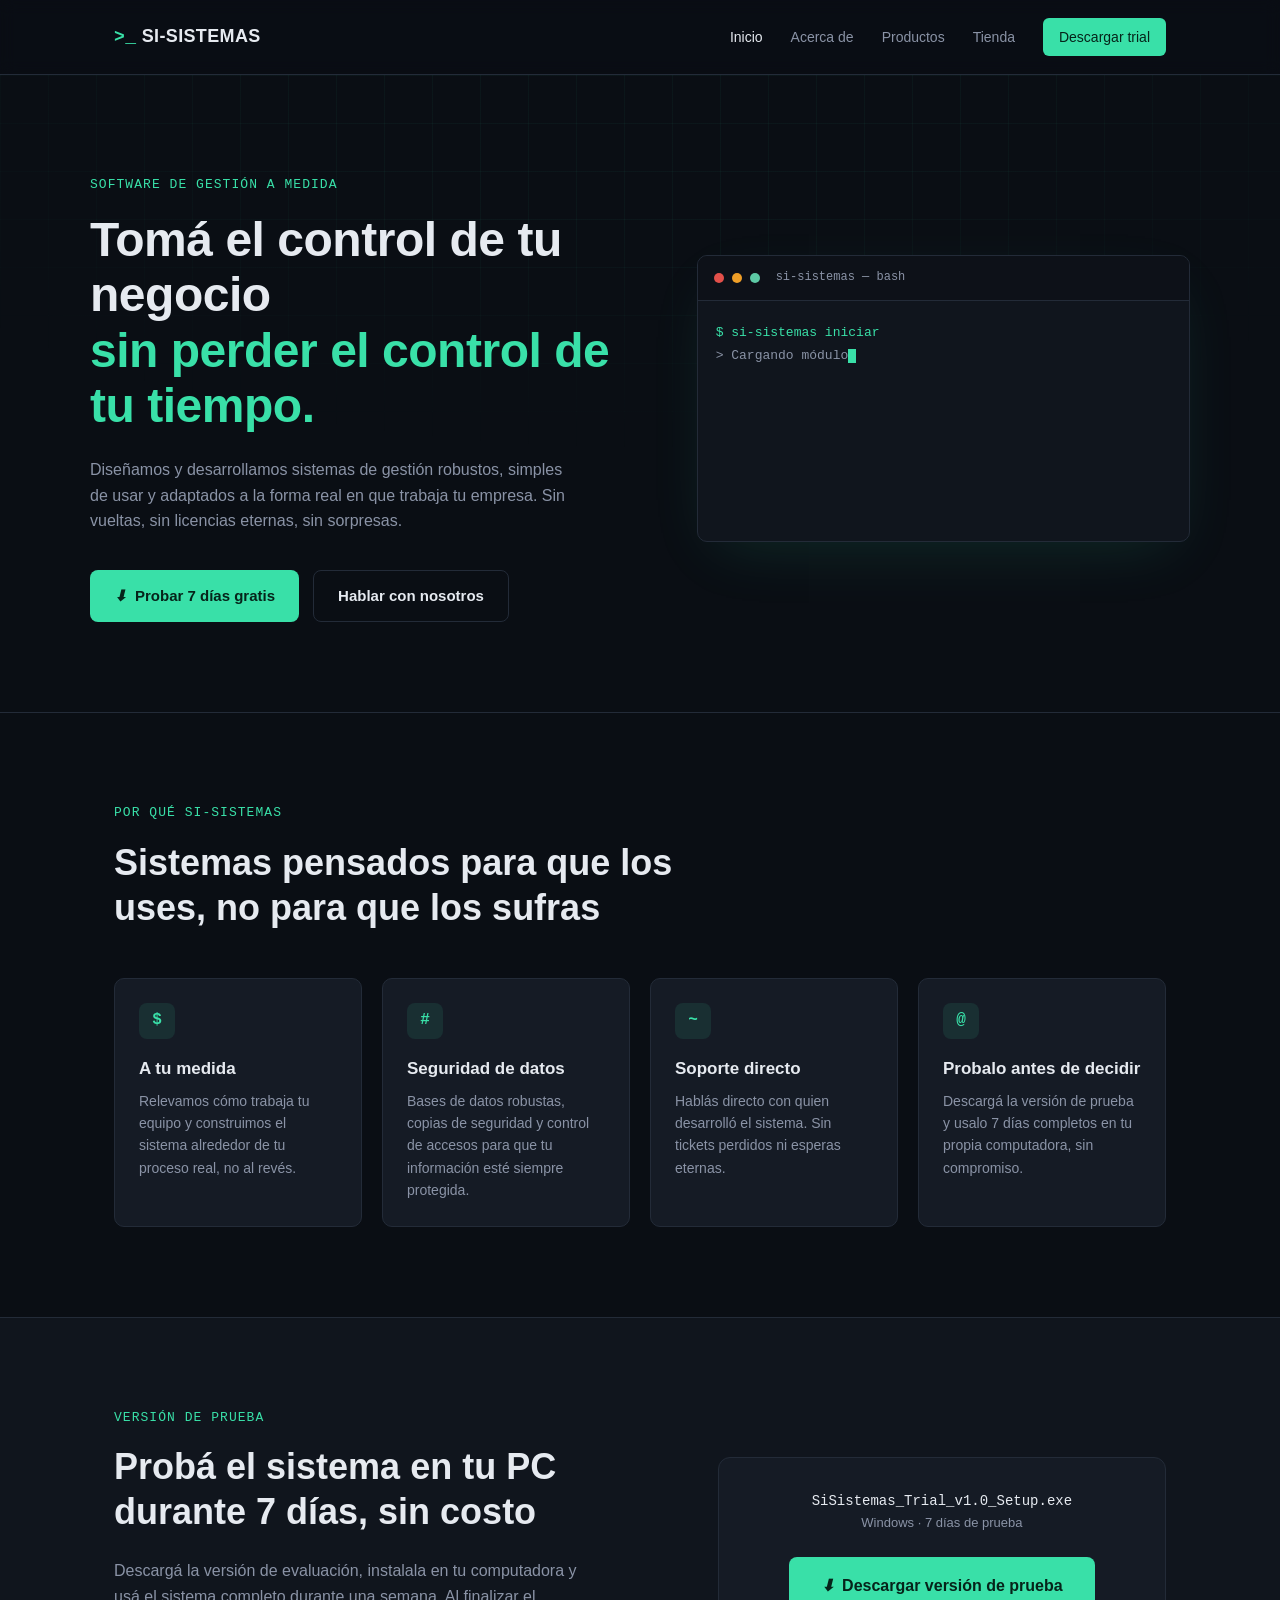
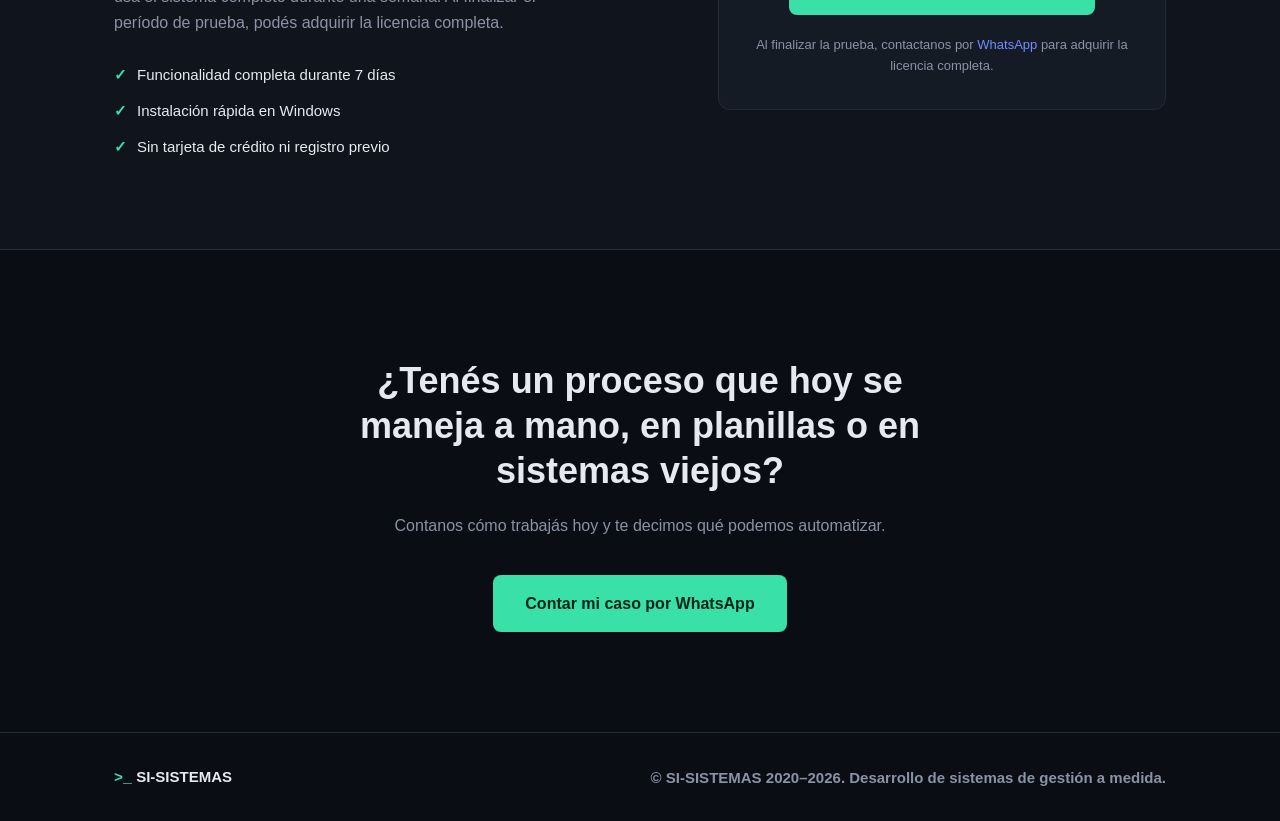
==== commit 634f0541: "comit" ====
--- a/index.html
+++ b/index.html
@@ -115,7 +115,7 @@
         <div class="download-card">
           <p class="download-card-label">SiSistemas_Trial_v1.0_Setup.exe</p>
           <p class="download-card-meta">Windows · 7 días de prueba</p>
-          <a href="https://github.com/freddy-silvero/silvero/releases/download/1.1/SiSistemas_Trial_v1.0_Setup.exe" class="btn btn-primary btn-large" id="downloadBtn">
+          <a href="https://github.com/freddy-silvero/silvero/releases/download/1.2/SiSistemas_Trial_v1.0_Setup.exe" class="btn btn-primary btn-large" id="downloadBtn">
             <i class="ti">⬇</i> Descargar versión de prueba
           </a>
           <p class="download-card-note">
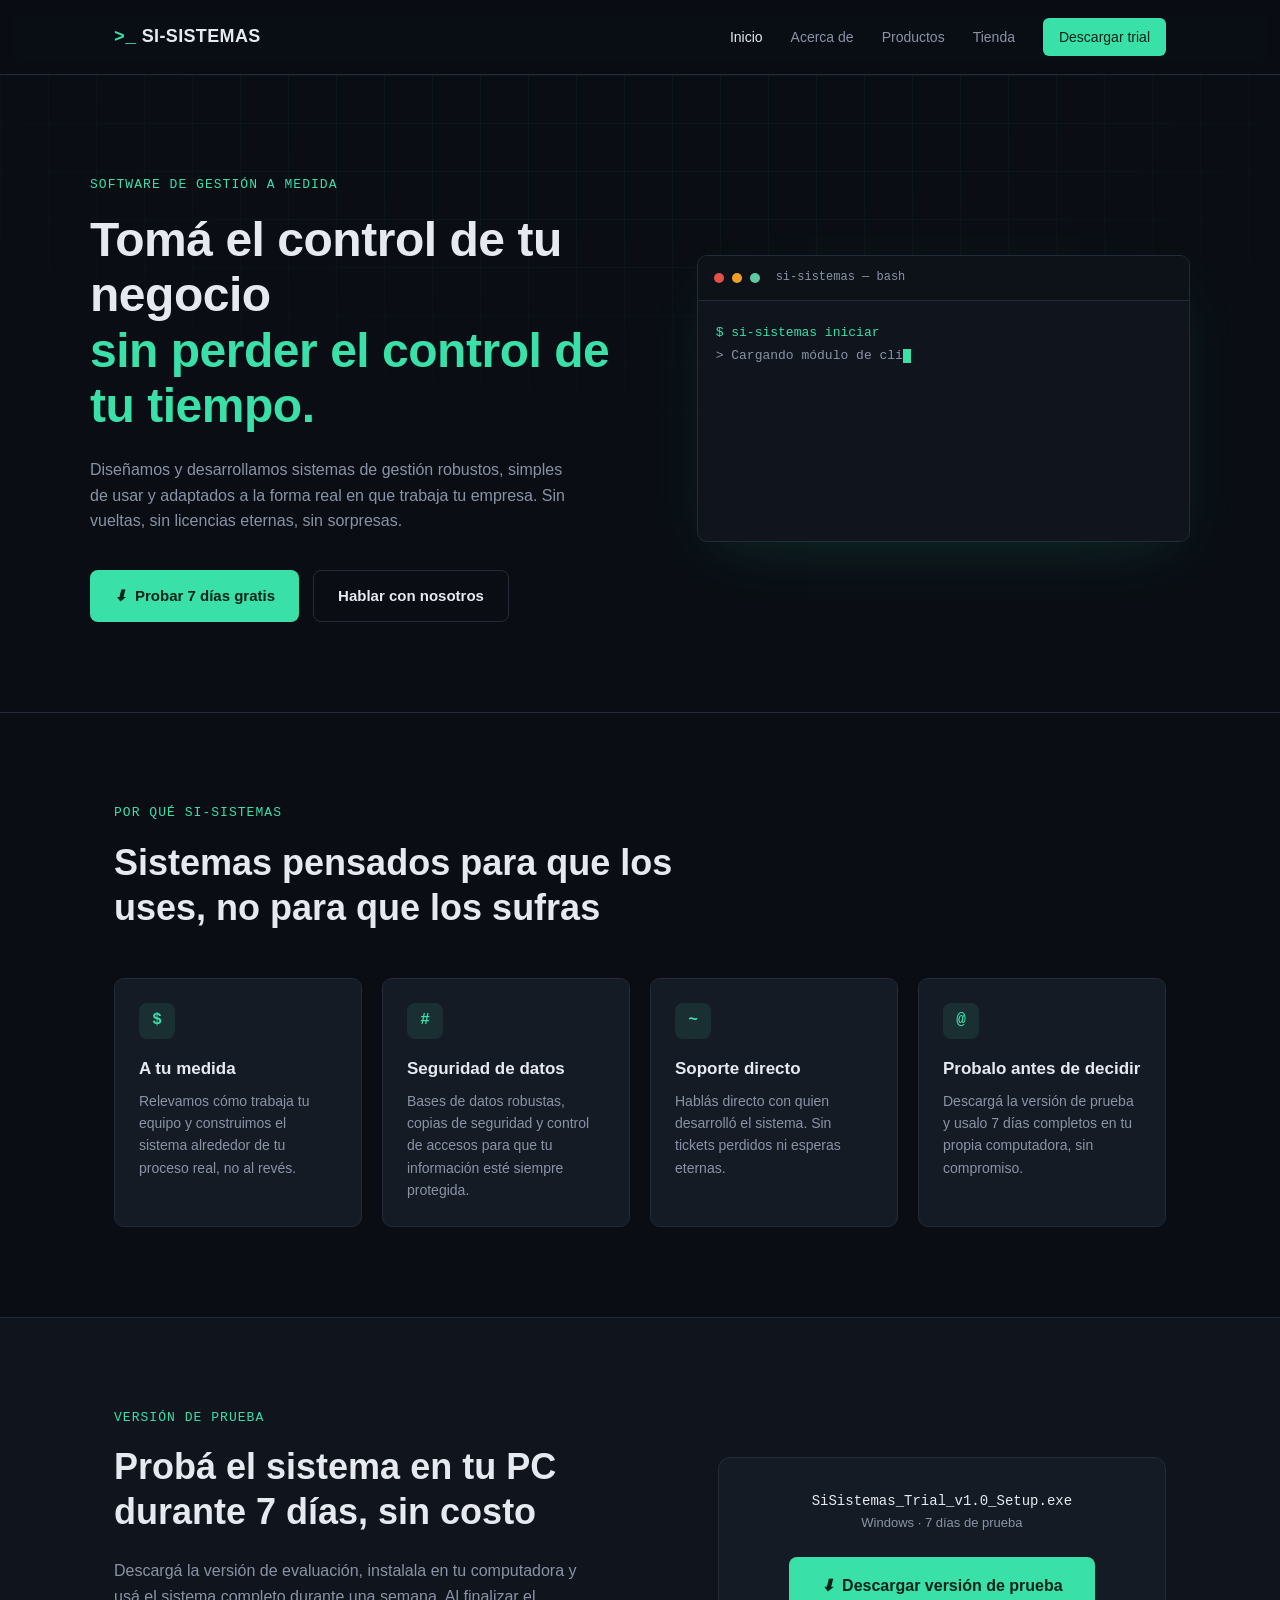
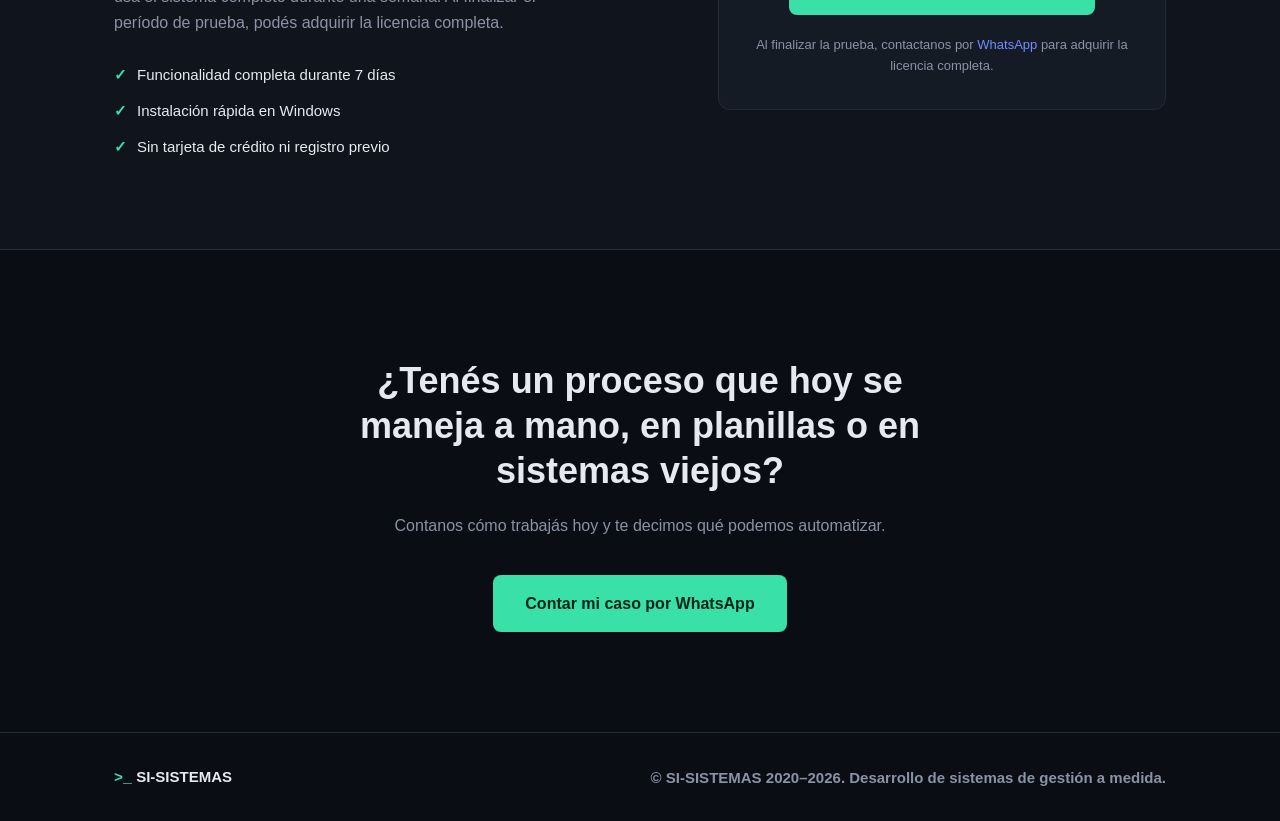
==== commit 6750efb2: "comit nuevo" ====
--- a/index.html
+++ b/index.html
@@ -115,7 +115,7 @@
         <div class="download-card">
           <p class="download-card-label">SiSistemas_Trial_v1.0_Setup.exe</p>
           <p class="download-card-meta">Windows · 7 días de prueba</p>
-          <a href="https://github.com/freddy-silvero/silvero/releases/download/1.2/SiSistemas_Trial_v1.0_Setup.exe" class="btn btn-primary btn-large" id="downloadBtn">
+          <a href="https://github.com/freddy-silvero/silvero/releases/download/v1.3/SiSistemas_Trial_v1.0_Setup.exe" class="btn btn-primary btn-large" id="downloadBtn">
             <i class="ti">⬇</i> Descargar versión de prueba
           </a>
           <p class="download-card-note">
